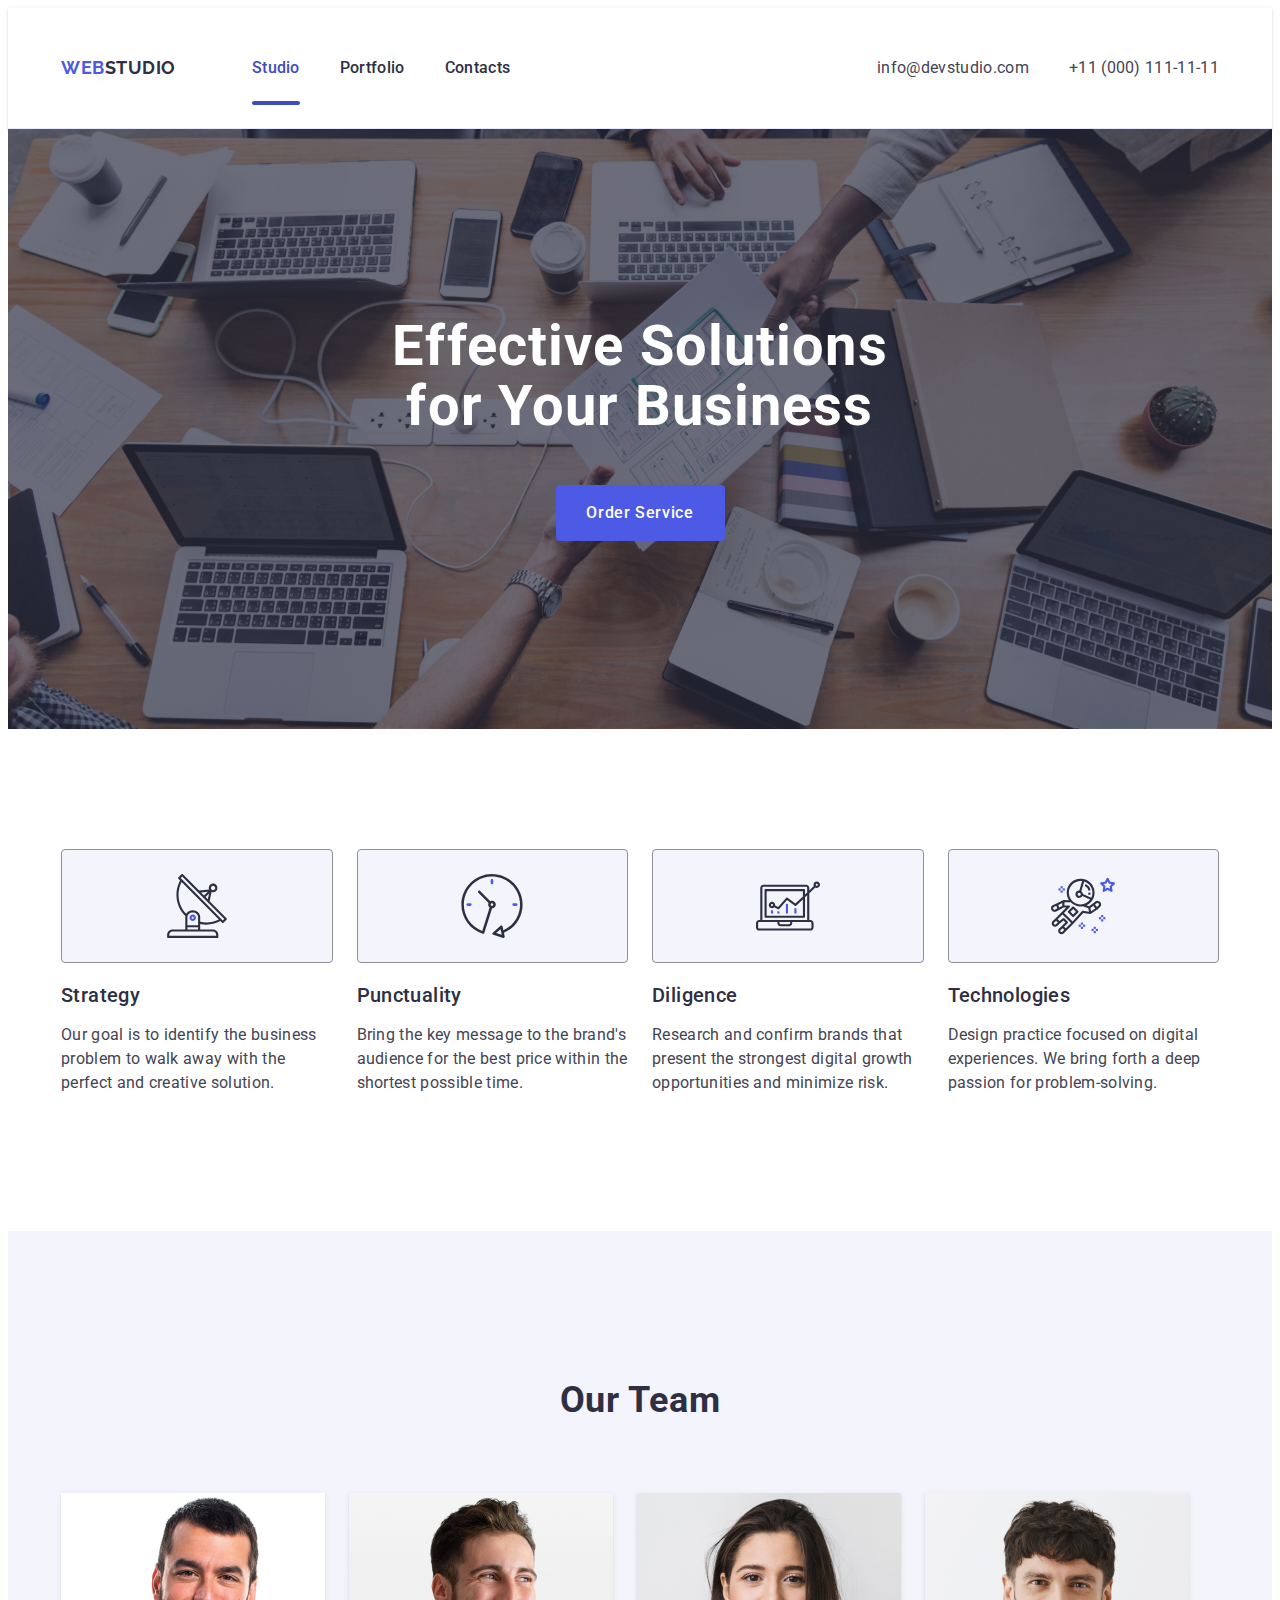
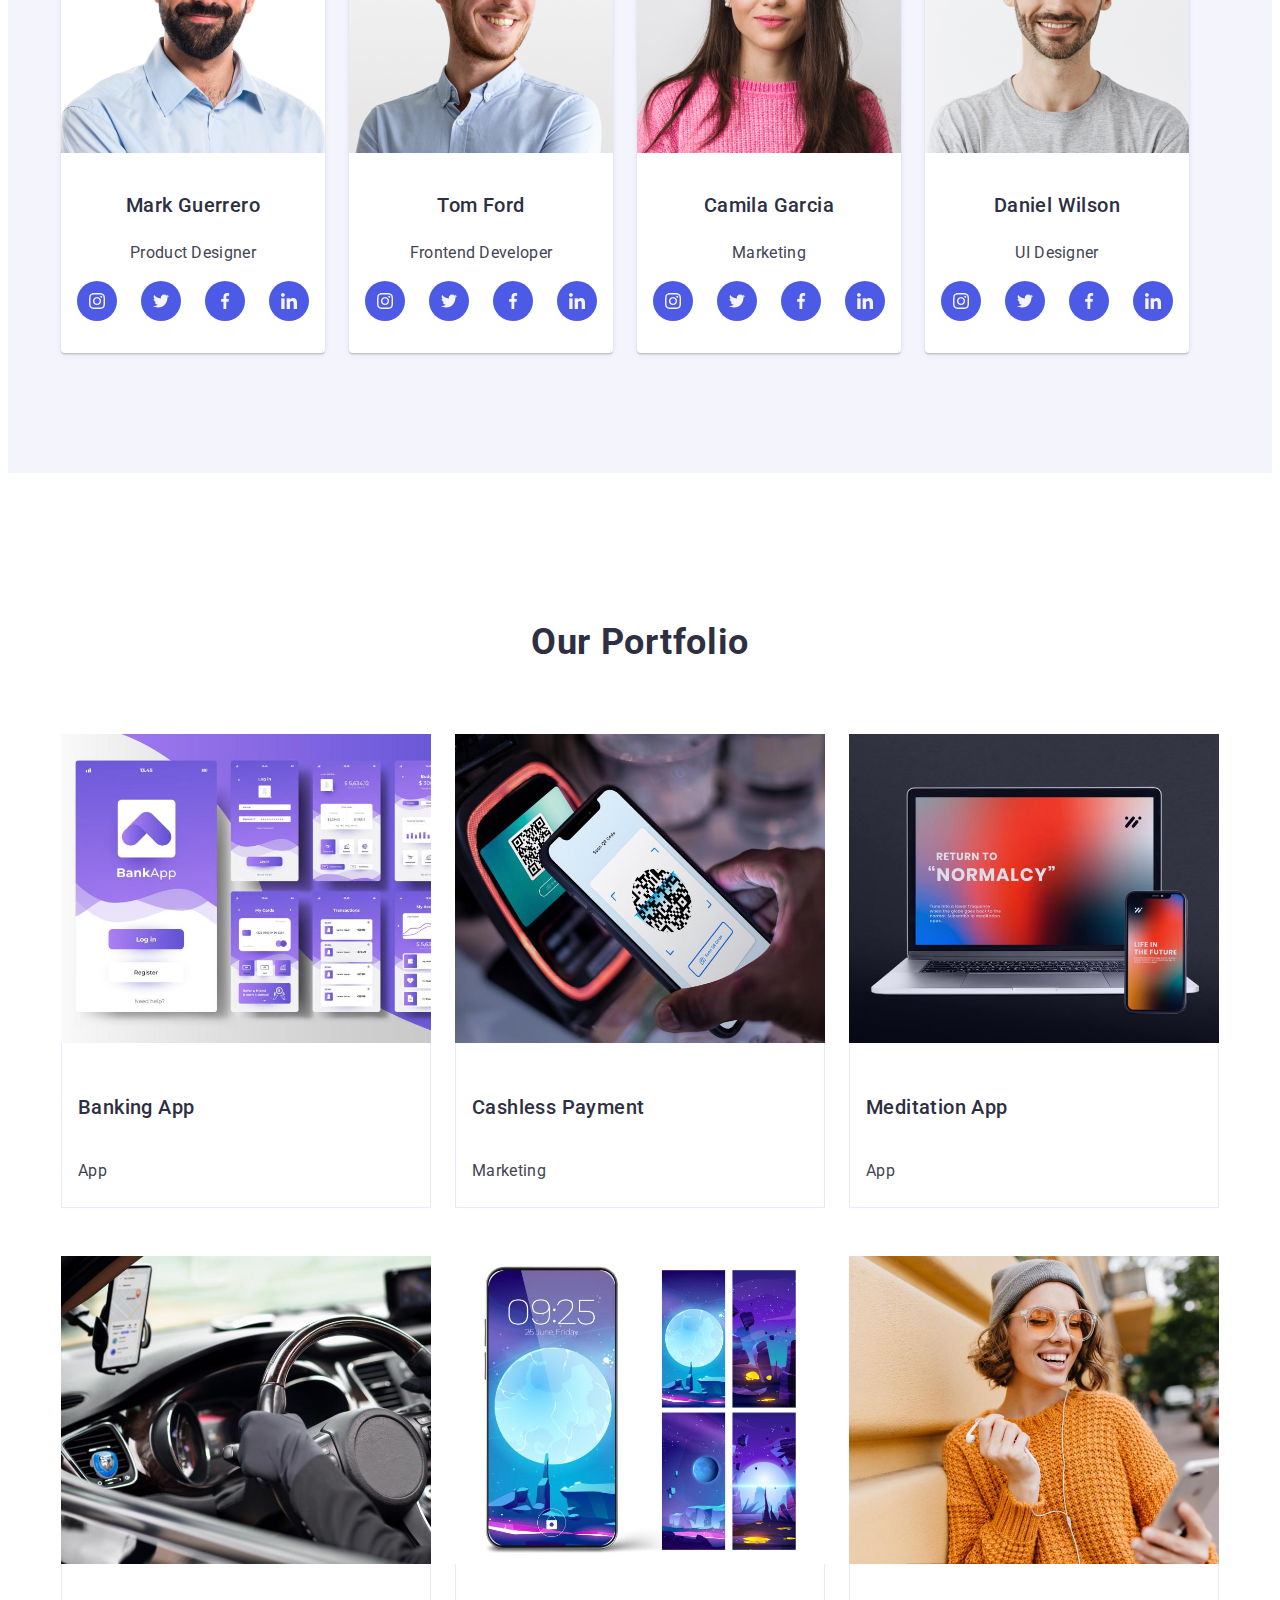
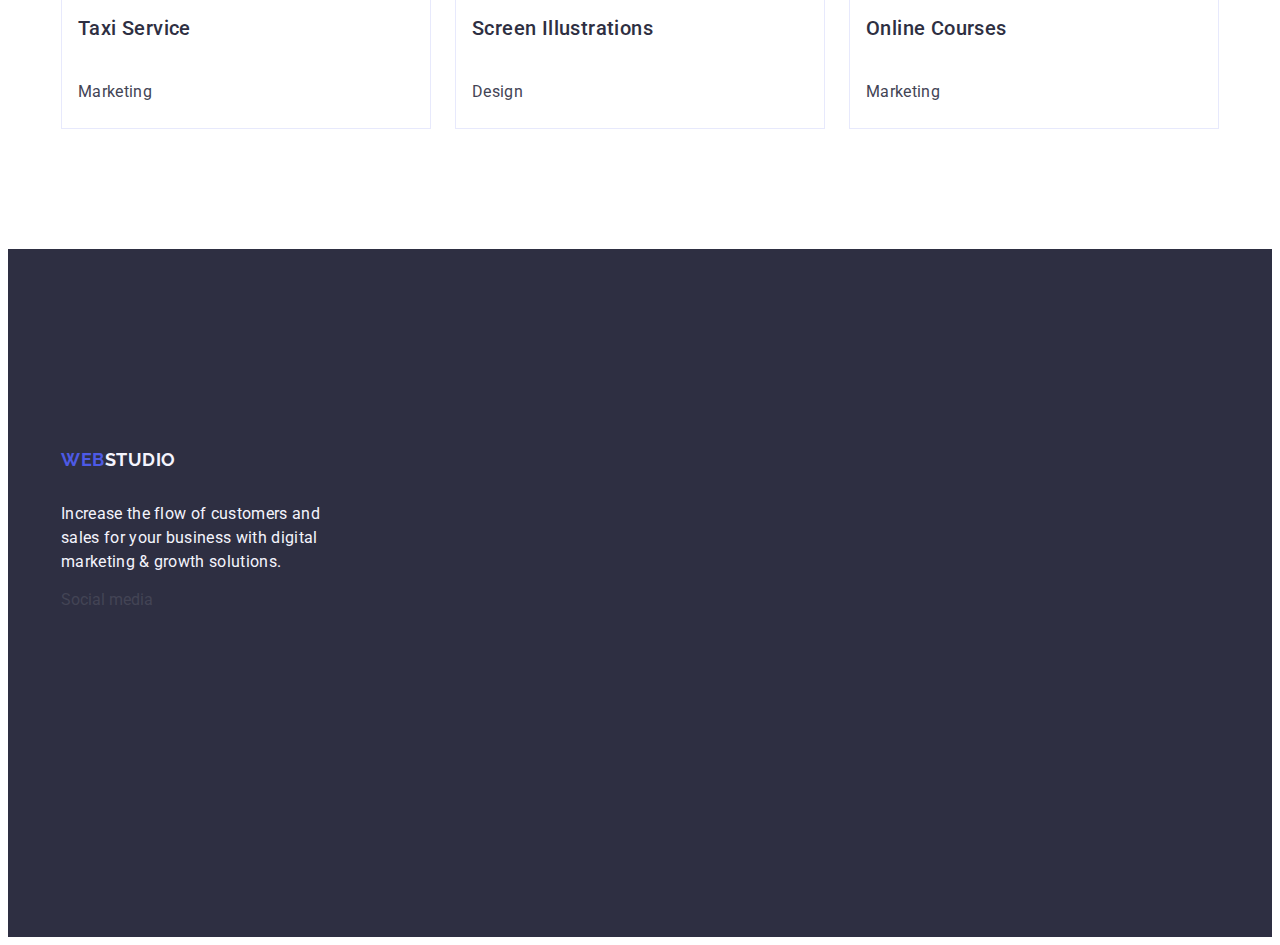
==== index.html @ 2dce93b5 "HW 4" ====
<!DOCTYPE html>
<html lang="en">
<head>
    <meta charset="UTF-8">
    <meta name="viewport" content="width=device-width, initial-scale=1.0">
    <title>WebStudio</title>
    <link rel="stylesheet" href="node_modules/modern-normalize/modern-normalize.css">
    <link rel="preconnect" href="https://fonts.googleapis.com">
    <link rel="preconnect" href="https://fonts.gstatic.com" crossorigin>
    <link href="https://fonts.googleapis.com/css2?family=Raleway:ital,wght@0,100..900;1,100..900&display=swap" rel="stylesheet">
    <link rel="preconnect" href="https://fonts.googleapis.com">
    <link rel="preconnect" href="https://fonts.gstatic.com" crossorigin>
    <link href="https://fonts.googleapis.com/css2?family=Raleway:ital,wght@0,100..900;1,100..900&family=Roboto:ital,wght@0,100;0,300;0,400;0,500;0,700;0,900;1,100;1,300;1,400;1,500;1,700;1,900&display=swap" rel="stylesheet">
    <link rel="stylesheet" href="./css/styles.css">
</head>
<body>
     <header class="header">
        <div class="nav-flex container">
          <nav class="nav">
            <a class="logo" href="./index.html">Web<span class="logo-studio">Studio</span></a>
            <ul class="menu">
                <li><a class="menu-studio" href="./index.html">Studio</a></li>
                <li><a class="menu-li" href="">Portfolio</a></li>
                <li><a class="menu-li" href="">Contacts</a></li>
            </ul>
        </nav>
        <address class="address">
            <ul class="address-ul">
              <li><a class="address-li" href="mailto:info@devstudio.com">info@devstudio.com</a><br></li>
              <li><a class="address-li" href="tel:+110001111111">+11 (000) 111-11-11</a><br></li>
          </ul>
        </address>
      </div>
    </header>

    <main>
        <section class="section-home" id="home">
            <div class="container-h1">
              <h1 class="home-title">Effective Solutions for Your Business</h1>
              <button class="home-button" type="button">Order Service</button>
            </div>
        </section>

        <section class="section-main">
            <div class="container">
              <h2 class="visually-hidden">Main</h2>
                <ul class="main-ul">
                  <li class="main-li">
                    <div class="icon-strategy">
                      <svg class="icon" width="64" height="64"><use href="./images/icons.svg#icon-group"></use></svg>
                    </div>
                    <h3 class="main-title">Strategy</h3>
                    <p class="main-p">Our goal is to identify the business problem to walk away with the perfect and creative solution.</p>
                  </li>
                  <li class="main-li">
                    <div class="icon-strategy">
                      <svg class="icon" width="64" height="64"><use href="./images/icons.svg#icon-clock"></use></svg>
                    </div>
                    <h3 class="main-title">Punctuality</h3>
                    <p class="main-p">Bring the key message to the brand's audience for the best price within the shortest possible time.</p>
                  </li>
                  <li class="main-li">
                    <div class="icon-strategy">
                      <svg class="icon" width="64" height="64"><use href="./images/icons.svg#icon-diagram"></use></svg>
                    </div>
                    <h3 class="main-title">Diligence</h3>
                    <p class="main-p">Research and confirm brands that present the strongest digital growth opportunities and minimize risk.</p>
                  </li>
                  <li class="main-li">
                    <div class="icon-strategy">
                      <svg class="icon" width="64" height="64"><use href="./images/icons.svg#icon-astronaut"></use></svg>
                    </div>
                    <h3 class="main-title">Technologies</h3>
                    <p class="main-p">Design practice focused on digital experiences. We bring forth a deep passion for problem-solving.</p>
                  </li>
                </ul>
            </div>
        </section>

       <section class="section-our-team">
        <div class="container">
          <h2 class="our-team">Our Team</h2>
            <ul class="our-team-ul">
              <li class="our-team-li">
                <img src="./images/Mark_Guerrero.jpg" alt="Mark_Guerrero" width="264">
                  <div class="div-title">
                    <h3 class="our-team-name">Mark Guerrero</h3>
                    <p class="our-team-p">Product Designer</p>
                    <ul class="teamicon-ul">
                      <li class="teamicon-li"><a href="" class="teamicon-a"><svg class="team-svg" width="16" height="16"><use href="./images/icons.svg#icon-instagram"></use></svg></a></li>
                      <li class="teamicon-li"><a href="" class="teamicon-a"><svg class="team-svg" width="16" height="16"><use href="./images/icons.svg#icon-twitter"></use></svg></a></li>
                      <li class="teamicon-li"><a href="" class="teamicon-a"><svg class="team-svg" width="16" height="16"><use href="./images/icons.svg#icon-facebook"></use></svg></a></li>
                      <li class="teamicon-li"><a href="" class="teamicon-a"><svg class="team-svg" width="16" height="16"><use href="./images/icons.svg#icon-linkedin"></use></svg></a></li>
                    </ul>
                  </div>
              </li>
              <li class="our-team-li">
                <img src="./images/Tom_Ford.jpg" alt="Tom Ford" width="264">
                  <div class="div-title">
                    <h3 class="our-team-name">Tom Ford</h3>
                    <p class="our-team-p">Frontend Developer</p>
                    <ul class="teamicon-ul">
                      <li class="teamicon-li"><a href="" class="teamicon-a"><svg class="team-svg" width="16" height="16"><use href="./images/icons.svg#icon-instagram"></use></svg></a></li>
                      <li class="teamicon-li"><a href="" class="teamicon-a"><svg class="team-svg" width="16" height="16"><use href="./images/icons.svg#icon-twitter"></use></svg></a></li>
                      <li class="teamicon-li"><a href="" class="teamicon-a"><svg class="team-svg" width="16" height="16"><use href="./images/icons.svg#icon-facebook"></use></svg></a></li>
                      <li class="teamicon-li"><a href="" class="teamicon-a"><svg class="team-svg" width="16" height="16"><use href="./images/icons.svg#icon-linkedin"></use></svg></a></li>
                    </ul>
                  </div>
              </li>
              <li class="our-team-li">
                <img src="./images/Camila_Garcia.jpg" alt="Camila Garcia" width="264">
                  <div class="div-title">
                    <h3 class="our-team-name">Camila Garcia</h3>
                    <p class="our-team-p">Marketing</p>
                    <ul class="teamicon-ul">
                      <li class="teamicon-li"><a href="" class="teamicon-a"><svg class="team-svg" width="16" height="16"><use href="./images/icons.svg#icon-instagram"></use></svg></a></li>
                      <li class="teamicon-li"><a href="" class="teamicon-a"><svg class="team-svg" width="16" height="16"><use href="./images/icons.svg#icon-twitter"></use></svg></a></li>
                      <li class="teamicon-li"><a href="" class="teamicon-a"><svg class="team-svg" width="16" height="16"><use href="./images/icons.svg#icon-facebook"></use></svg></a></li>
                      <li class="teamicon-li"><a href="" class="teamicon-a"><svg class="team-svg" width="16" height="16"><use href="./images/icons.svg#icon-linkedin"></use></svg></a></li>
                    </ul>
                  </div>
              </li>
              <li class="our-team-li">
                <img src="./images/Daniel_Wilson.jpg" alt="Daniel Wilson" width="264">
                  <div class="div-title">
                    <h3 class="our-team-name">Daniel Wilson</h3>
                    <p class="our-team-p">UI Designer</p>
                    <ul class="teamicon-ul">
                      <li class="teamicon-li"><a href="" class="teamicon-a"><svg class="team-svg" width="16" height="16"><use href="./images/icons.svg#icon-instagram"></use></svg></a></li>
                      <li class="teamicon-li"><a href="" class="teamicon-a"><svg class="team-svg" width="16" height="16"><use href="./images/icons.svg#icon-twitter"></use></svg></a></li>
                      <li class="teamicon-li"><a href="" class="teamicon-a"><svg class="team-svg" width="16" height="16"><use href="./images/icons.svg#icon-facebook"></use></svg></a></li>
                      <li class="teamicon-li"><a href="" class="teamicon-a"><svg class="team-svg" width="16" height="16"><use href="./images/icons.svg#icon-linkedin"></use></svg></a></li>
                    </ul>
                  </div>
              </li>
            </ul>
         </div>
       </section>

       <section class="section-portfolio">
         <div class="container">
          <h2 class="our-portfolio">Our Portfolio</h2>
      
            <ul class="our-portfolio-ul">

              <li class="our-portfolio-li">
                <div class="portfolio-img">
                  <img src="./images/img-1.jpg" alt="img-1">
                  <p class="div-p">14 Stylish and User-Friendly App Design Concepts · Task Manager App · Calorie Tracker App · Exotic Fruit Ecommerce App · Cloud Storage App</p>
                </div>
                <div class="div-title-portfolio">
                  <h3 class="our-portfolio-title">Banking App</h3>
                  <p class="our-portfolio-p">App</p>
                </div>
              </li>

              <li class="our-portfolio-li">
                <div class="portfolio-img">
                  <img src="./images/img-2.jpg" alt="img-2">
                  <p class="div-p">14 Stylish and User-Friendly App Design Concepts · Task Manager App · Calorie Tracker App · Exotic Fruit Ecommerce App · Cloud Storage App</p>
                </div>
                <div class="div-title-portfolio">
                  <h3 class="our-portfolio-title">Cashless Payment</h3>
                  <p class="our-portfolio-p">Marketing</p>
                </div>
              </li>

              <li class="our-portfolio-li">                 
                <div class="portfolio-img">
                  <img src="./images/img-3.jpg" alt="img-3">
                  <p class="div-p">14 Stylish and User-Friendly App Design Concepts · Task Manager App · Calorie Tracker App · Exotic Fruit Ecommerce App · Cloud Storage App</p>
                </div>              
                <div class="div-title-portfolio">
                  <h3 class="our-portfolio-title">Meditation App</h3>
                  <p class="our-portfolio-p">App</p>
                </div>
              </li>
                
              <li class="our-portfolio-li">
                <div class="portfolio-img">
                  <img src="./images/img-4.jpg" alt="img-4">
                  <p class="div-p">14 Stylish and User-Friendly App Design Concepts · Task Manager App · Calorie Tracker App · Exotic Fruit Ecommerce App · Cloud Storage App</p>
                 </div>
                <div class="div-title-portfolio">
                  <h3 class="our-portfolio-title">Taxi Service</h3>
                  <p class="our-portfolio-p">Marketing</p>
                </div>
              </li>
              
              <li class="our-portfolio-li">
                <div class="portfolio-img">
                  <img src="./images/img-5.jpg" alt="img-5">
                  <p class="div-p">14 Stylish and User-Friendly App Design Concepts · Task Manager App · Calorie Tracker App · Exotic Fruit Ecommerce App · Cloud Storage App</p>
                </div>
                <div class="div-title-portfolio">
                  <h3 class="our-portfolio-title">Screen Illustrations</h3>
                  <p class="our-portfolio-p">Design</p>
                </div>
              </li>

              <li class="our-portfolio-li">
                <div class="portfolio-img">
                  <img src="./images/img-6.jpg" alt="img-6">
                  <p class="div-p">14 Stylish and User-Friendly App Design Concepts · Task Manager App · Calorie Tracker App · Exotic Fruit Ecommerce App · Cloud Storage App</p>
                </div>
                <div class="div-title-portfolio">
                  <h3 class="our-portfolio-title">Online Courses</h3>
                  <p class="our-portfolio-p">Marketing</p>
                </div>
              </li>

            </ul>
          </div>
       </section>
    </main>

    <footer class="footer">

        <div class="container footer">
          <div class="content-footer">
            <a class="footer-logo" href="./index.html">Web<span class="footer-logo-studio">Studio</span></a>
            <p class="footer-p">Increase the flow of customers and sales for your business with digital marketing & growth solutions.</p>
          </div>

          <div class="social-media-container">
            <p class="social-media-text">Social media</p>
            <ul class="social-media-list">
                <li class="social-item">
                    <a class="social-link" href="#">
                        <svg width="24" height="24" class="social-icon">
                            <use href="./images/icon1.svg#icon-id-1"></use>
                        </svg>
                    </a>
                </li>
                <li class="social-item">
                    <a class="social-link" href="#">
                        <svg width="24" height="24" class="social-icon">
                            <use href="./images/icon2.svg#icon-id-2"></use>
                        </svg>
                    </a>
                </li>
                <li class="social-item">
                    <a class="social-link" href="#">
                        <svg width="24" height="24" class="social-icon">
                            <use href="./images/icon3.svg#icon-id-3"></use>
                        </svg>
                    </a>
                </li>
                <li class="social-item">
                    <a class="social-link" href="#">
                        <svg width="24" height="24" class="social-icon">
                            <use href="./images/icon4.svg#icon-id-4"></use>
                        </svg>
                    </a>
                </li>
            </ul>
          </div>
          
        </div>  
      </div>
    </footer>
</body>
</html>
---- css/styles.css ----
body {
    font-family: 'Roboto', sans-serif;
    color: #434455;
    background-color: #FFFFFF;
}

a {
    text-decoration: none;
}

ul {
    list-style: none;
    padding-left: 0;
    margin: 0;
}

img {
    display: block;
}

/* ----Logo---- */

.logo {
    font-family: "Raleway", sans-serif;
    font-weight: 700;
    font-size: 18px;
    line-height: 1.17;
    letter-spacing: 0.03em;
    text-transform: uppercase;
    color: #4d5ae5;
    margin-right: 76px;
}

.logo-studio {
    color: #2e2f42;
}

/* ----Nav---- */

.header {
    border-bottom: 1px solid #e7e9fc;
    margin: 0 auto;
    padding: 0 15px;
    box-shadow: 0px 2px 1px rgba(46, 47, 66, 0.08), 0px 1px 1px rgba(46, 47, 66, 0.16), 0px 1px 6px rgba(46, 47, 66, 0.08);
}

.nav-flex {
    display: flex;
    align-items: center;
}

.container {
    width: 1158px;
    margin: 0 auto;
    padding: 0 15px;
}

.container-h1 {
    width: 1158px;
    padding: 0 15px;
    text-align: center;
    margin: 0 auto;
}

.nav {
    display: flex;
    align-items: center;
    padding: 24px 0 24px 0;
    margin-right: auto;
}

.menu {
    display: flex;
    gap: 40px;
}

.menu-li {
    font-weight: 500;
    font-size: 16px;
    line-height: 1.5;
    letter-spacing: 0.02em;
    color: #2e2f42;
    padding: 24px 0;
    display: block;
    position: relative;
}

.menu-studio {
    font-weight: 500;
    font-size: 16px;
    line-height: 1.5;
    letter-spacing: 0.02em;
    padding: 24px 0;
    display: block;
    position: relative;
    color: #404bbf;
    transition: color 250ms cubic-bezier(0.4, 0, 0.2, 1);
}

.menu-studio::after {
    content: '';
    width: 100%;
    position: absolute;
    left: 0;
    bottom: -1px;
    height: 4px;
    background-color: #404bbf;
    border-radius: 2px;

}

.nav:hover {
    color: #404bbf;
}

.nav:focus {
    color: #404bbf;
}

/* ----Address---- */

.address {
    font-style: normal;
    padding: 24px 0 24px 0;
}

.address-ul {
    display: flex;
    gap: 40px;
}

.address-li {
    font-size: 16px;
    font-style: normal;
    line-height: 1.5;
    letter-spacing: 0.02em;
    color: #434455;
    color 250ms cubic-bezier(0.4, 0, 0.2, 1);
    transition: color 250ms cubic-bezier(0.4, 0, 0.2, 1);
}

.address-li:hover {
    color: #404bbf;
}

.address-li:focus {
    color: #404bbf;
}

/* ----Home---- */

.section-home {
    background-color: #2e2f42;
    padding: 188px 0;
    background-image: linear-gradient(rgba(46, 47, 66, 0.7), rgba(46, 47, 66, 0.7)), url(../images/people-office.jpg);
    max-width: 1440px;
    background-repeat: no-repeat;
    background-position: center;
    background-size: cover;
    margin: 0 auto;
}


.home-title {
    font-size: 56px;
    line-height: 1.07;
    letter-spacing: 0.02em;
    color: #fff;
    max-width: 496px;
    margin: 0 auto;
    margin-bottom: 48px;
}


.home-button {
    background-color: #4D5AE5;
    font-family: "Roboto", sans-serif;
    font-weight: 500;
    font-size: 16px;
    line-height: 1.5;
    letter-spacing: 0.04em;
    color: #ffffff;
    cursor: pointer;
    min-width: 169px;
    height: 56px;
    border: none;
    background-color: var(--button-color);
    border-radius: 4px;
    transition: background-color 250ms cubic-bezier(0.4, 0, 0.2, 1);
}

.home-button:hover {
    background-color: #404BBF;
}

.home-button:focus {
    background-color: #404BBF;
}

/* ----Main---- */

.section-main {
    padding: 120px 0;
}

.visually-hidden {
    position: absolute;
    width: 1px;
    height: 1px;
    margin: -1px;
    border: 0;
    padding: 0;
    white-space: nowrap;
    clip-path: inset(100%);
    clip: rect(0 0 0 0);
    overflow: hidden;
}

.main-ul {
    display: flex;
    gap: 24px;
}

.main-li {
    width: calc((100% - 72px) / 4);
}

.icon {}

.icon-strategy {
    display: flex;
    align-items: center;
    justify-content: center;
    height: 112px;
    background-color: #f4f4fd;
    border-radius: 4px;
    border: 1px solid #8e8f99;
    margin-bottom: 8px;
}

.main-title {
    font-weight: 500;
    font-size: 20px;
    line-height: 1.2;
    letter-spacing: 0.02em;
    color: #2e2f42;
    margin-bottom: 8px;
}

.main-p {
    font-size: 16px;
    line-height: 1.5;
    letter-spacing: 0.02em;
    color: #434455;
}

/* ----Our Team---- */

.section-our-team {
    background-color: #F4F4FD;
    padding: 120px 0;
}

.our-team {
    font-size: 36px;
    line-height: 1.11;
    text-align: center;
    letter-spacing: 0.02em;
    text-transform: capitalize;
    color: #2e2f42;
    margin-bottom: 72px;
}

.our-team-ul {
    display: flex;
    gap: 24px;
}

.our-team-li {
    background-color: #FFFFFF;
    box-shadow: 0px 1px 6px rgba(46, 47, 66, 0.08), 0px 1px 1px rgba(46, 47, 66, 0.16), 0px 2px 1px rgba(46, 47, 66, 0.08);
    border-radius: 0px 0px 4px 4px;
}

.div-title {
    padding: 32px 0;
}

.teamicon-ul {
    display: flex;
    justify-content: center;
    gap: 24px;
}

.teamicon-li {
    width: 40px;
    height: 40px;
}

.teamicon-a {
    width: 100%;
    height: 100%;
    background-color: #4d5ae5;
    border-radius: 50%;
    display: flex;
    align-items: center;
    justify-content: center;
    transition: background-color 250ms cubic-bezier(0.4, 0, 0.2, 1);
}

.teamicon-a:hover {
    background-color: #404bbf;
}

.teamicon-a:focus {
    background-color: #404bbf;
}

.team-svg {
    fill: #f4f4fd;
}

.our-team-name {
    font-weight: 500;
    font-size: 20px;
    line-height: 1.2;
    letter-spacing: 0.02em;
    color: #2e2f42;
    text-align: center;
    margin: 0 auto;
    padding: 8px;
}

.our-team-p {
    font-size: 16px;
    line-height: 1.5;
    letter-spacing: 0.02em;
    color: #434455;
    text-align: center;
}

/* ----Our Portfolio---- */

.section-portfolio {
    padding-top: 120px;
    padding-bottom: 120px;
}

.our-portfolio {
    font-size: 36px;
    line-height: 1.11;
    text-align: center;
    letter-spacing: 0.02em;
    text-transform: capitalize;
    color: #2e2f42;
    margin-bottom: 72px;
}

.our-portfolio-ul {
    display: flex;
    flex-wrap: wrap;
    column-gap: 24px;
    row-gap: 48px;
}

.our-portfolio-li {
    width: calc((100% - 48px) / 3);
    box-sizing: border-box;
    transition: box-shadow 250ms cubic-bezier(0.4, 0, 0.2, 1);
}

.our-portfolio-li:hover {
    box-shadow: 0px 1px 6px rgba(46, 47, 66, 0.08), 0px 1px 1px rgba(46, 47, 66, 0.16), 0px 2px 1px rgba(46, 47, 66, 0.08);
}

.our-portfolio-li:hover .div-p {
    transform: translateY(0%);
}

.our-portfolio-li img {
    max-width: 100%;
    height: auto;
}

.portfolio-img {
    position: relative;
    overflow: hidden;
}

.div-p {
    position: absolute;
    top: 0;
    font-size: 16px;
    line-height: 1.5;
    letter-spacing: 0.02em;
    color: var(--div-color);
    padding: 40px 32px;
    background-color: #4d5ae5;
    height: 100%;
    width: 100%;
    transform: translateY(100%);
    transition: transform 250ms cubic-bezier(0.4, 0, 0.2, 1);
}

.div-title-portfolio {
    padding: 32px 16px;
    border: 1px solid #e7e9fc;
    border-top: none;
}

.our-portfolio-title {
    font-weight: 500;
    font-size: 20px;
    line-height: 1.2;
    letter-spacing: 0.02em;
    color: #2e2f42;
    margin-bottom: 8px;
}

.our-portfolio-p {
    font-size: 16px;
    line-height: 1.5;
    letter-spacing: 0.02em;
    color: #434455;
    transform: translateY(100%);
}

/* ----Footer---- */

.footer {
    background-color: #2e2f42;
    padding: 100px 0;
}

.container .footer {
    display: flex;
    align-items: baseline;
}

.content-footer {
    margin-right: 120px;
}

.footer-logo {
    font-family: "Raleway", sans-serif;
    font-weight: 700;
    font-size: 18px;
    line-height: 1.17;
    letter-spacing: 0.03em;
    text-transform: uppercase;
    color: #4d5ae5;
    display: inline-block;
    margin-bottom: 16px;
}

.footer-logo-studio {
    color: #f4f4fd;
}

:root {
    --footer-color: #F4F4FD;
    --button-color: #4d5ae5;
    --div-color: #f4f4fd;
}

.div-footer {}

.footer-p {
    line-height: 1.5;
    letter-spacing: 0.02em;
    color: var(--footer-color);
    max-width: 264px;
}
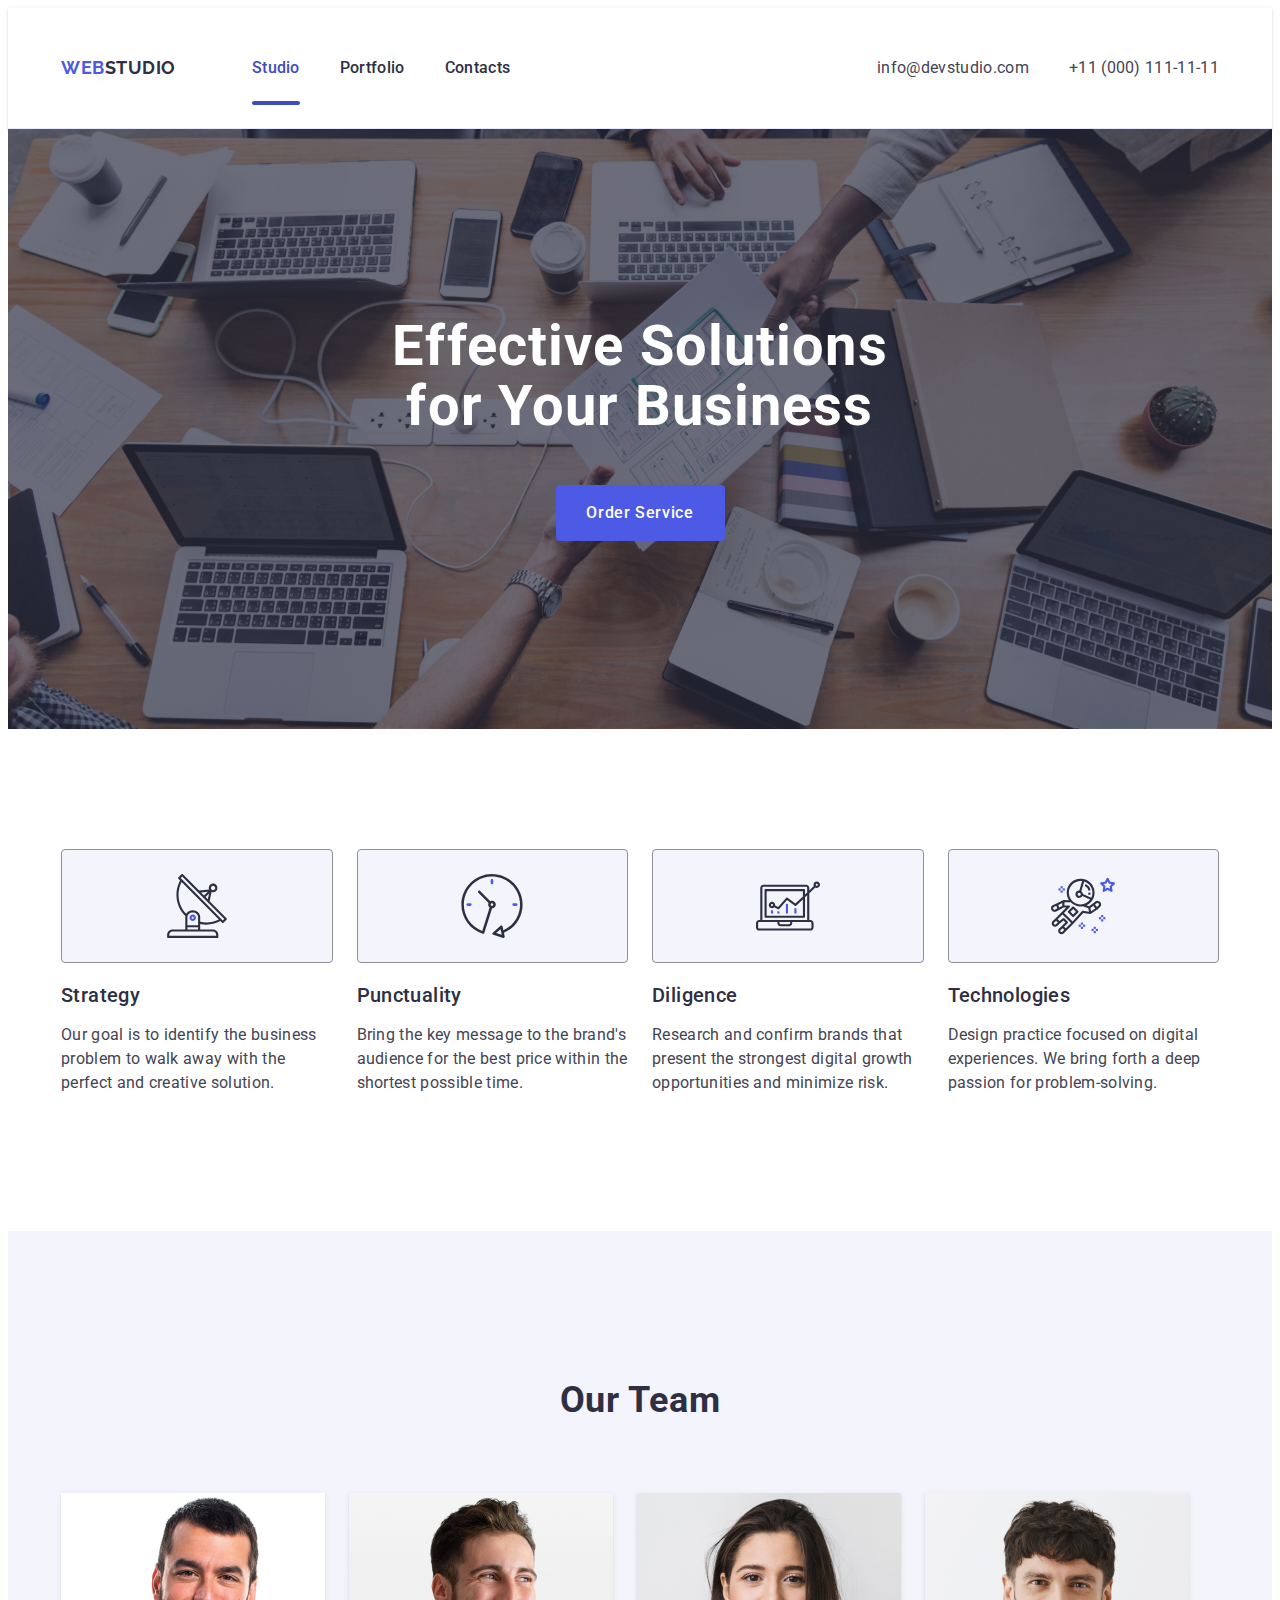
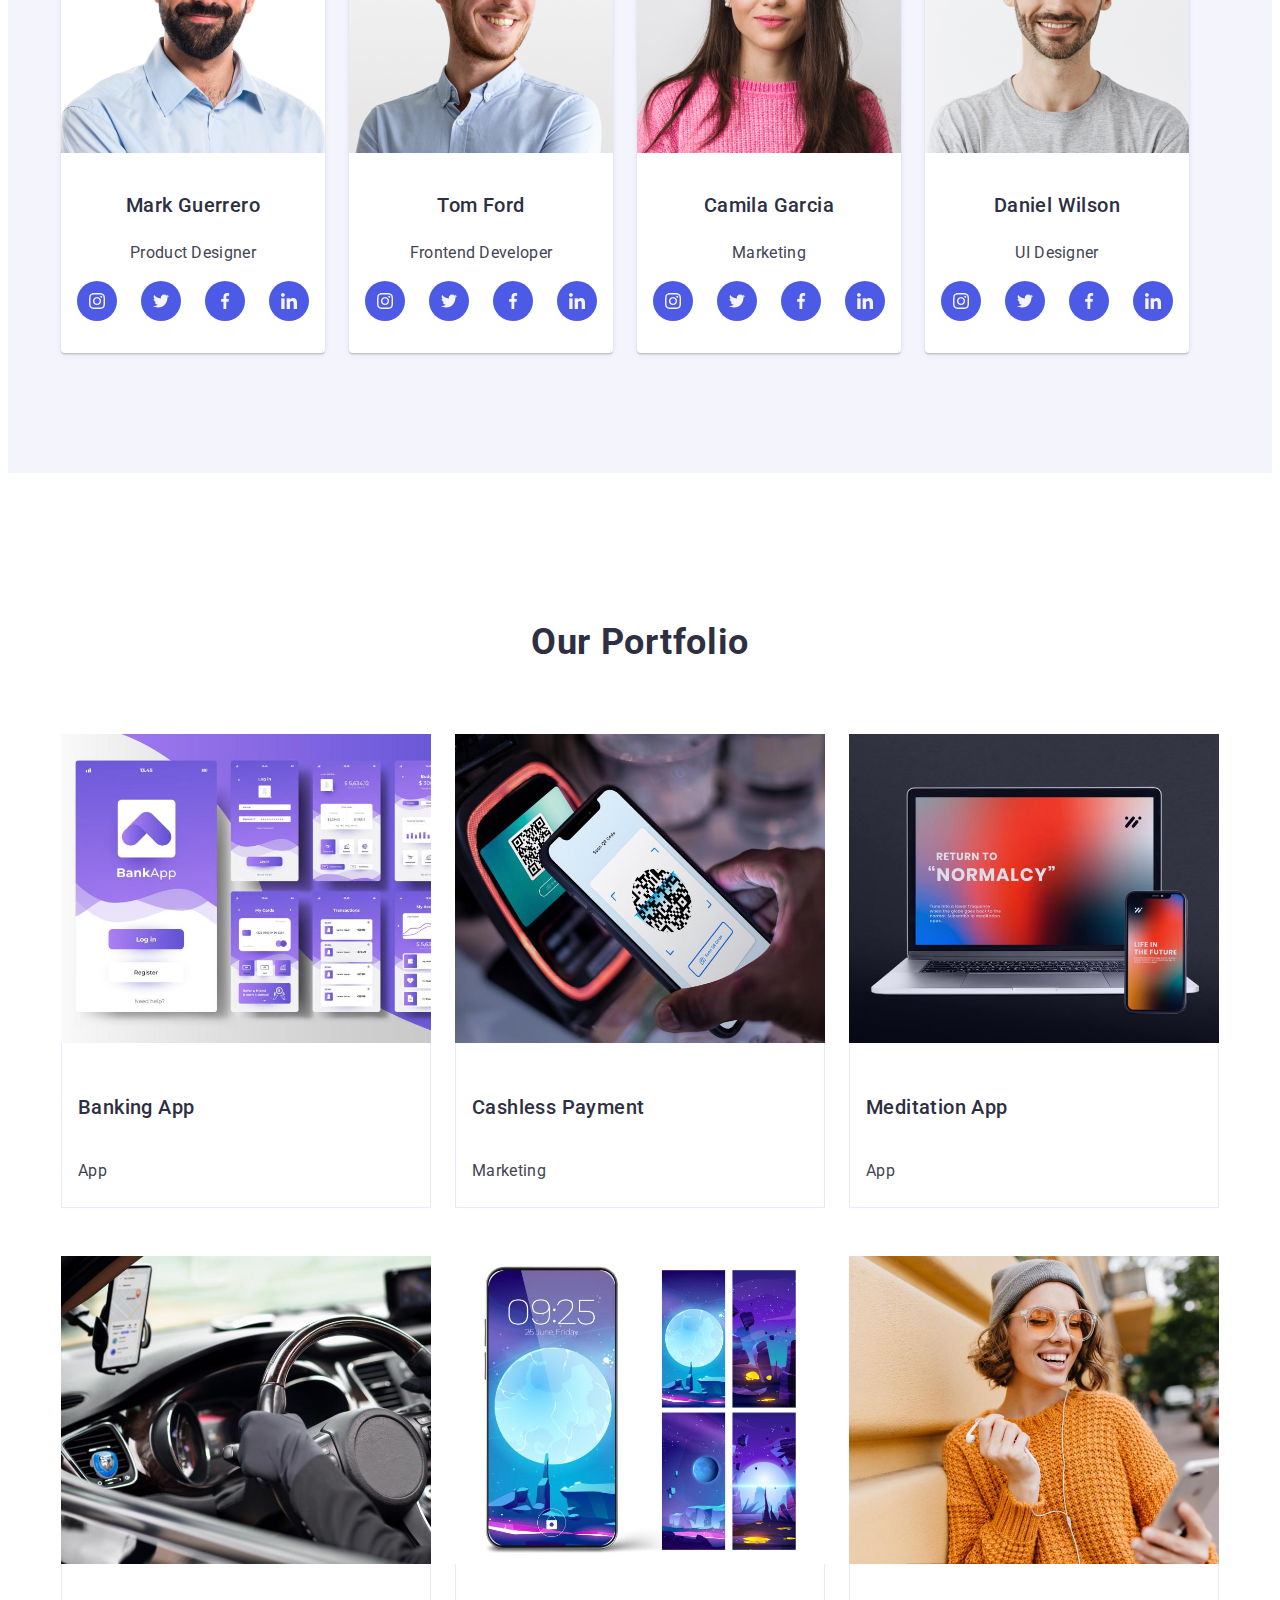
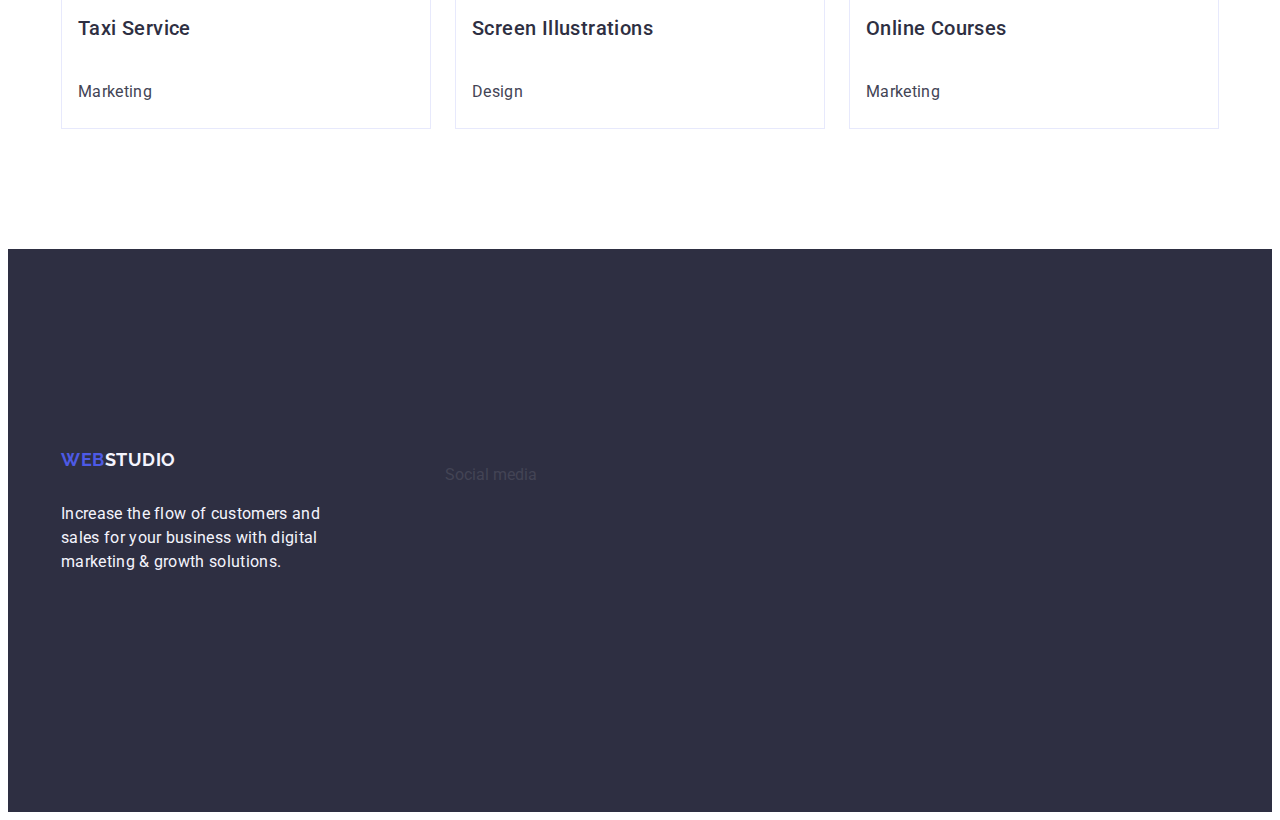
==== commit 01aa9c4a: "HW 4" ====
--- a/index.html
+++ b/index.html
@@ -215,8 +215,10 @@
     </main>
 
     <footer class="footer">
-
-        <div class="container footer">
+      <div class="container footer">
+
+        <div class="footer-content">
+          
           <div class="content-footer">
             <a class="footer-logo" href="./index.html">Web<span class="footer-logo-studio">Studio</span></a>
             <p class="footer-p">Increase the flow of customers and sales for your business with digital marketing & growth solutions.</p>
@@ -255,8 +257,8 @@
                 </li>
             </ul>
           </div>
-          
-        </div>  
+
+        </div> 
       </div>
     </footer>
 </body>
--- a/css/styles.css
+++ b/css/styles.css
@@ -432,6 +432,10 @@
     padding: 100px 0;
 }
 
+.footer-content {
+    display: flex;
+}
+
 .container .footer {
     display: flex;
     align-items: baseline;
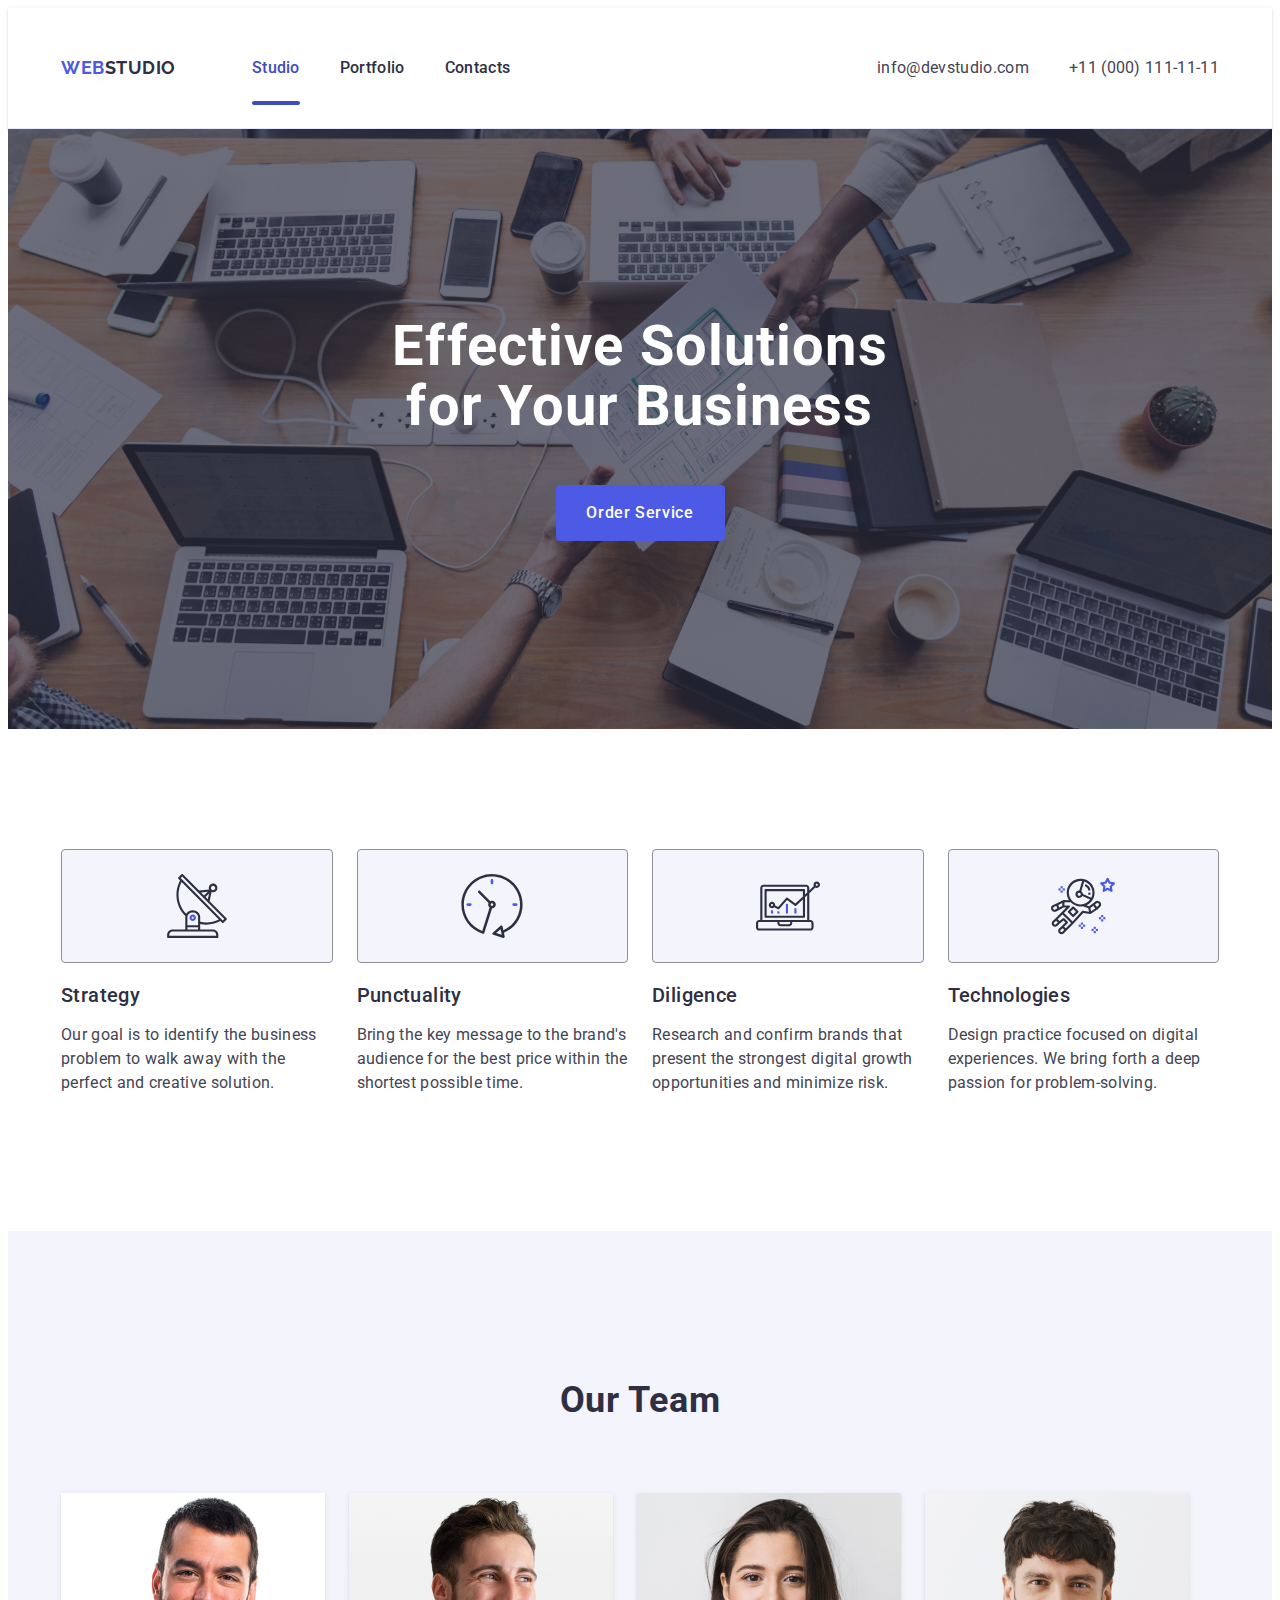
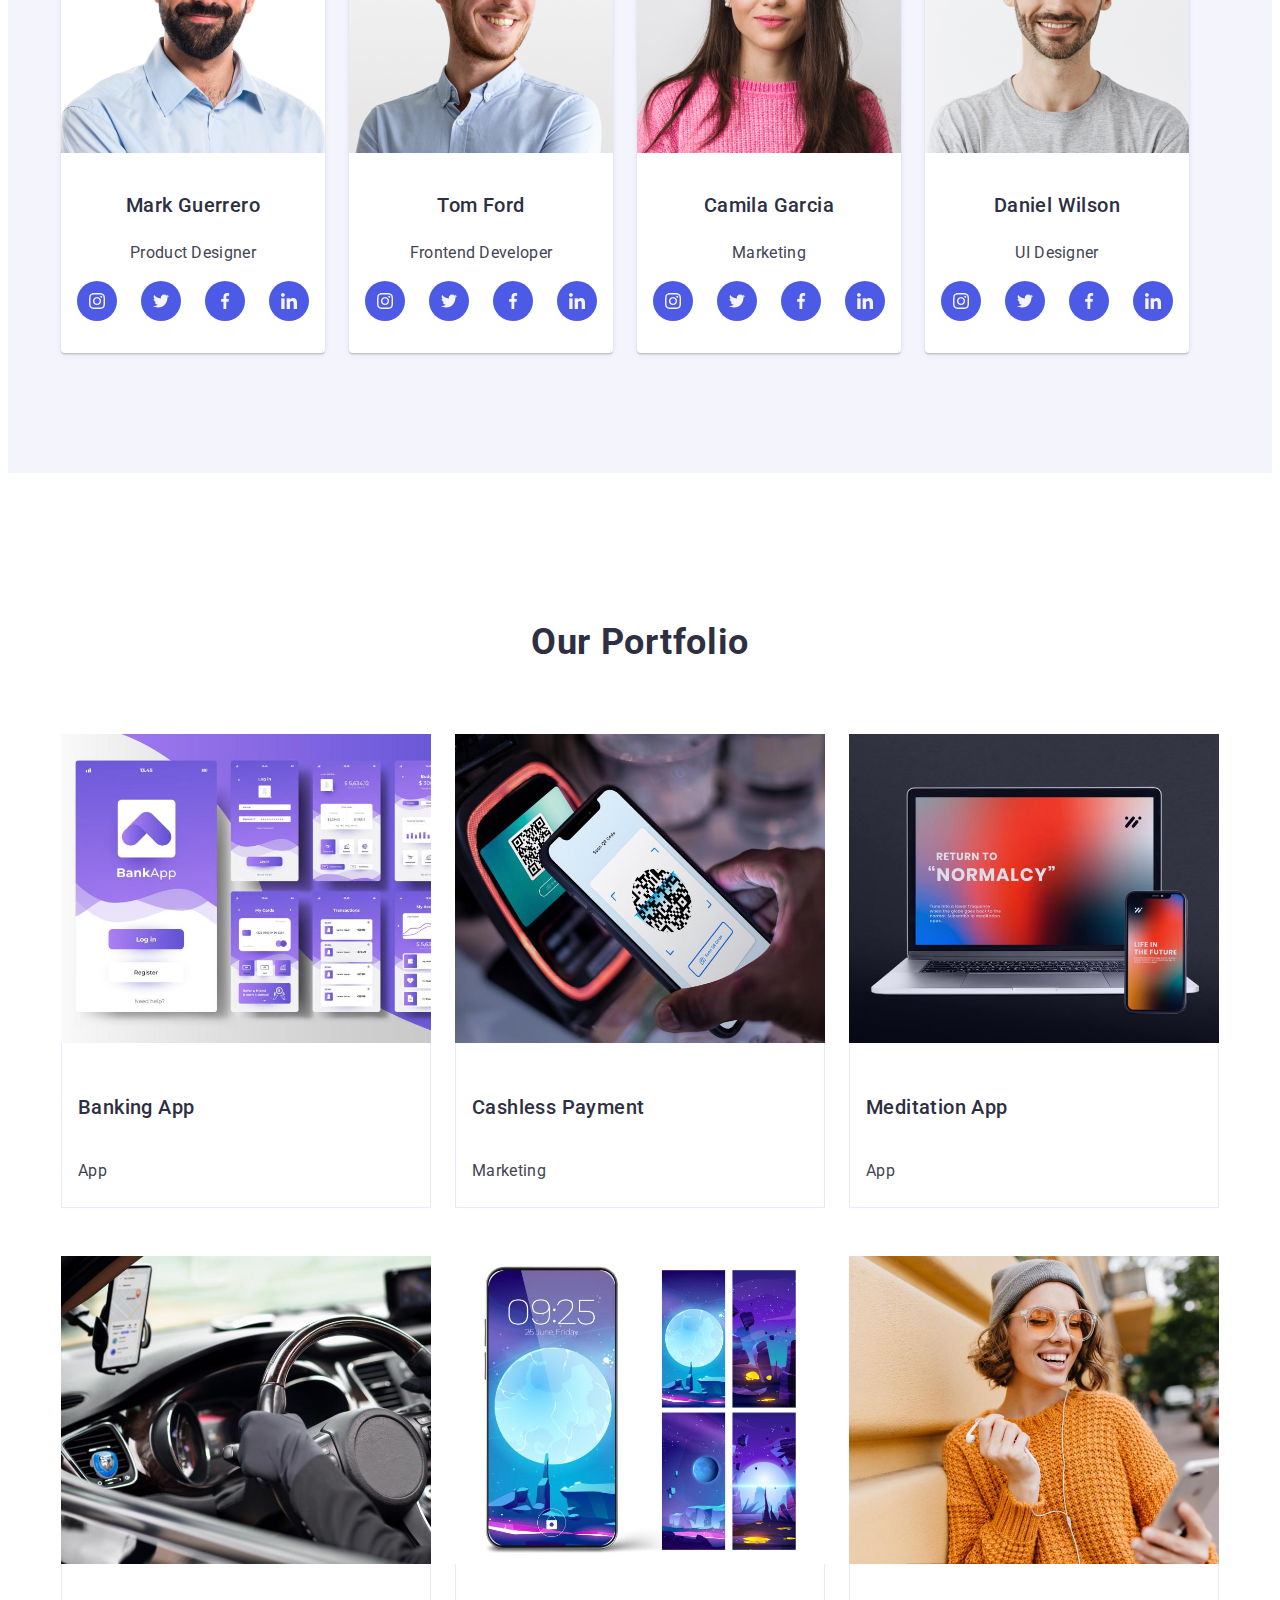
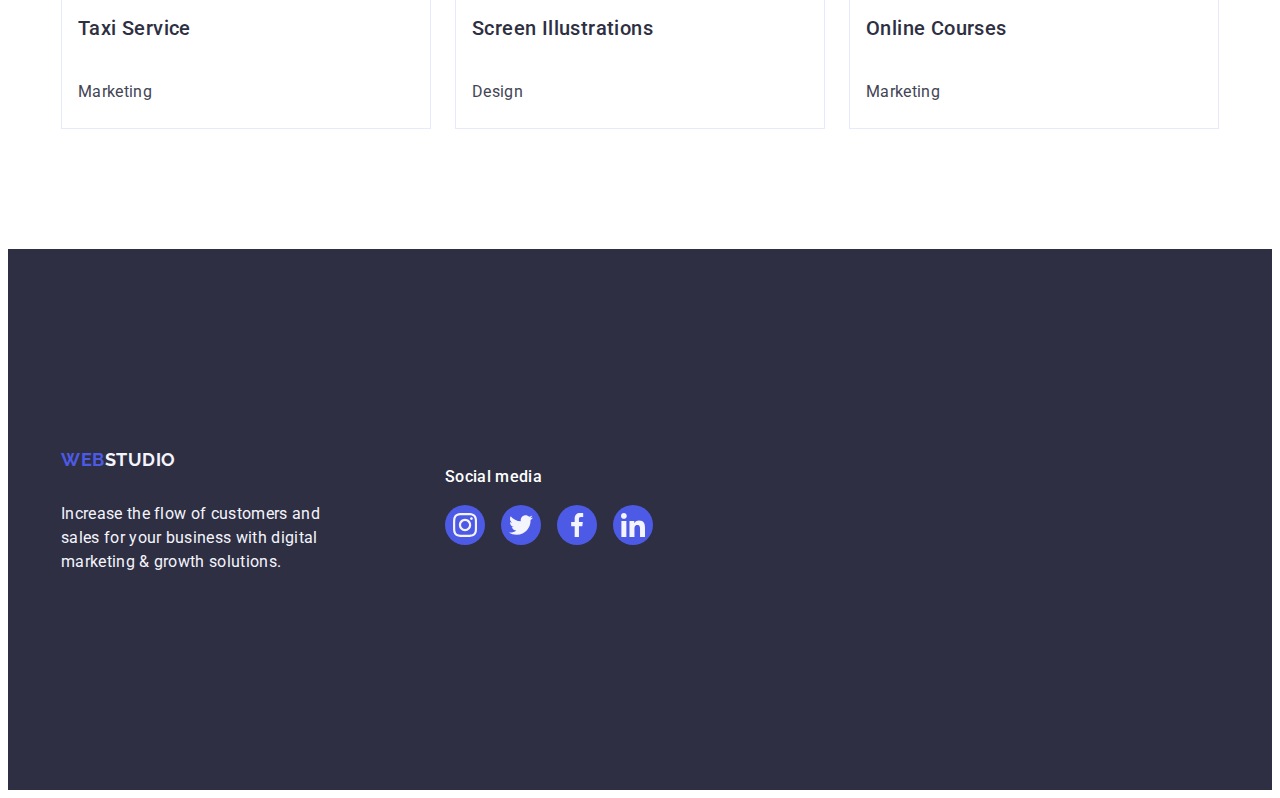
==== commit 28e659eb: "HW 4" ====
--- a/index.html
+++ b/index.html
@@ -218,7 +218,7 @@
       <div class="container footer">
 
         <div class="footer-content">
-          
+
           <div class="content-footer">
             <a class="footer-logo" href="./index.html">Web<span class="footer-logo-studio">Studio</span></a>
             <p class="footer-p">Increase the flow of customers and sales for your business with digital marketing & growth solutions.</p>
@@ -230,28 +230,28 @@
                 <li class="social-item">
                     <a class="social-link" href="#">
                         <svg width="24" height="24" class="social-icon">
-                            <use href="./images/icon1.svg#icon-id-1"></use>
-                        </svg>
-                    </a>
-                </li>
-                <li class="social-item">
-                    <a class="social-link" href="#">
-                        <svg width="24" height="24" class="social-icon">
-                            <use href="./images/icon2.svg#icon-id-2"></use>
-                        </svg>
-                    </a>
-                </li>
-                <li class="social-item">
-                    <a class="social-link" href="#">
-                        <svg width="24" height="24" class="social-icon">
-                            <use href="./images/icon3.svg#icon-id-3"></use>
-                        </svg>
-                    </a>
-                </li>
-                <li class="social-item">
-                    <a class="social-link" href="#">
-                        <svg width="24" height="24" class="social-icon">
-                            <use href="./images/icon4.svg#icon-id-4"></use>
+                            <use href="./images/icons.svg#icon-instagram"></use>
+                        </svg>
+                    </a>
+                </li>
+                <li class="social-item">
+                    <a class="social-link" href="#">
+                        <svg width="24" height="24" class="social-icon">
+                            <use href="./images/icons.svg#icon-twitter"></use>
+                        </svg>
+                    </a>
+                </li>
+                <li class="social-item">
+                    <a class="social-link" href="#">
+                        <svg width="24" height="24" class="social-icon">
+                            <use href="./images/icons.svg#icon-facebook"></use>
+                        </svg>
+                    </a>
+                </li>
+                <li class="social-item">
+                    <a class="social-link" href="#">
+                        <svg width="24" height="24" class="social-icon">
+                            <use href="./images/icons.svg#icon-linkedin"></use>
                         </svg>
                     </a>
                 </li>
--- a/css/styles.css
+++ b/css/styles.css
@@ -461,13 +461,53 @@
     color: #f4f4fd;
 }
 
+.social-media-text {
+    font-weight: 500;
+    font-size: 16px;
+    line-height: 1.5;
+    letter-spacing: 0.02em;
+    color: var(--text-color);
+    margin-bottom: 16px;
+}
+
+.social-media-list {
+    display: flex;
+    gap: 16px;
+}
+
+.social-item {
+    width: 40px;
+    height: 40px;
+}
+
+.social-link {
+    display: flex;
+    width: 100%;
+    height: 100%;
+    background-color: var(--background-color, #4d5ae5);
+    border-radius: 50%;
+    align-items: center;
+    justify-content: center;
+    transition: background-color 250ms cubic-bezier(0.4, 0, 0.2, 1)
+}
+
+.social-icon {
+    fill: var(--icon-color);
+}
+
+.social-link:hover,
+.social-link:focus {
+    background-color: #31d0aa;
+}
+
 :root {
     --footer-color: #F4F4FD;
     --button-color: #4d5ae5;
     --div-color: #f4f4fd;
-}
-
-.div-footer {}
+    --text-color: #FFFFFF;
+    --icon-color: #f4f4fd;
+}
+
 
 .footer-p {
     line-height: 1.5;
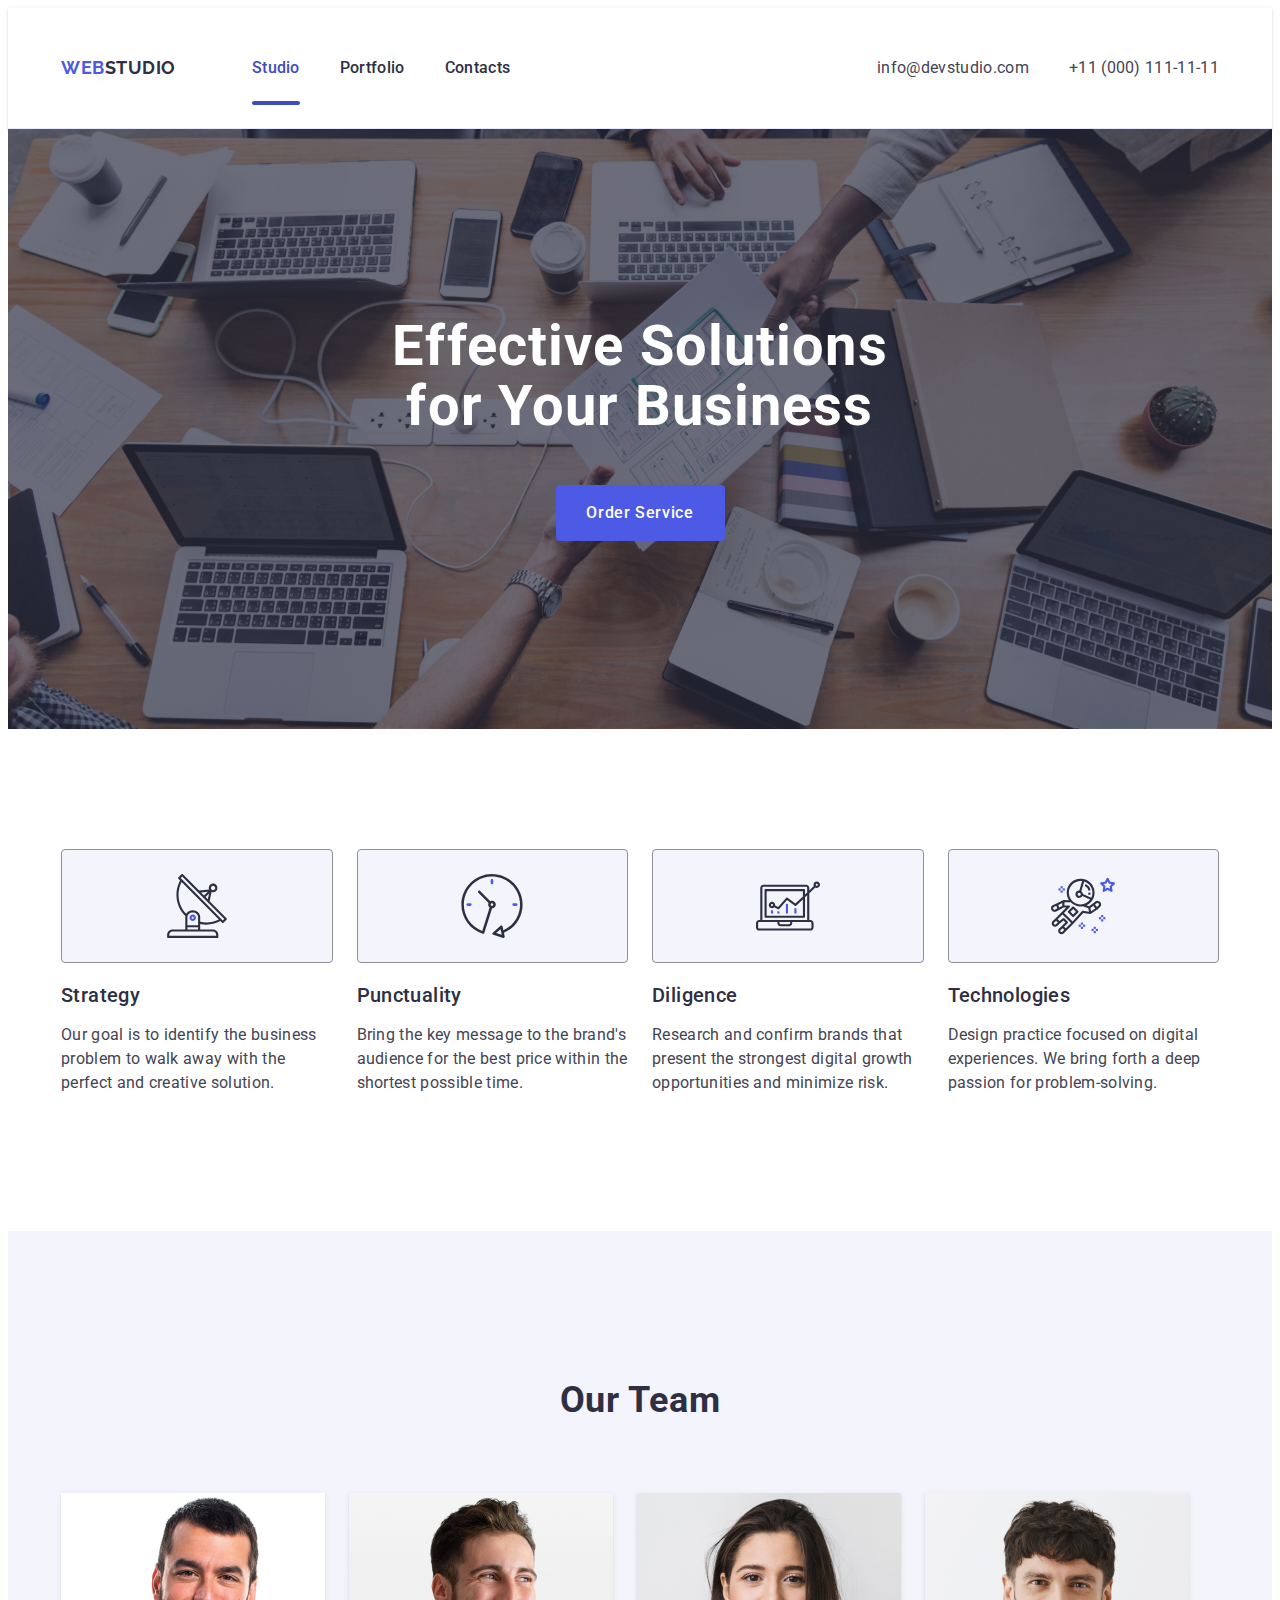
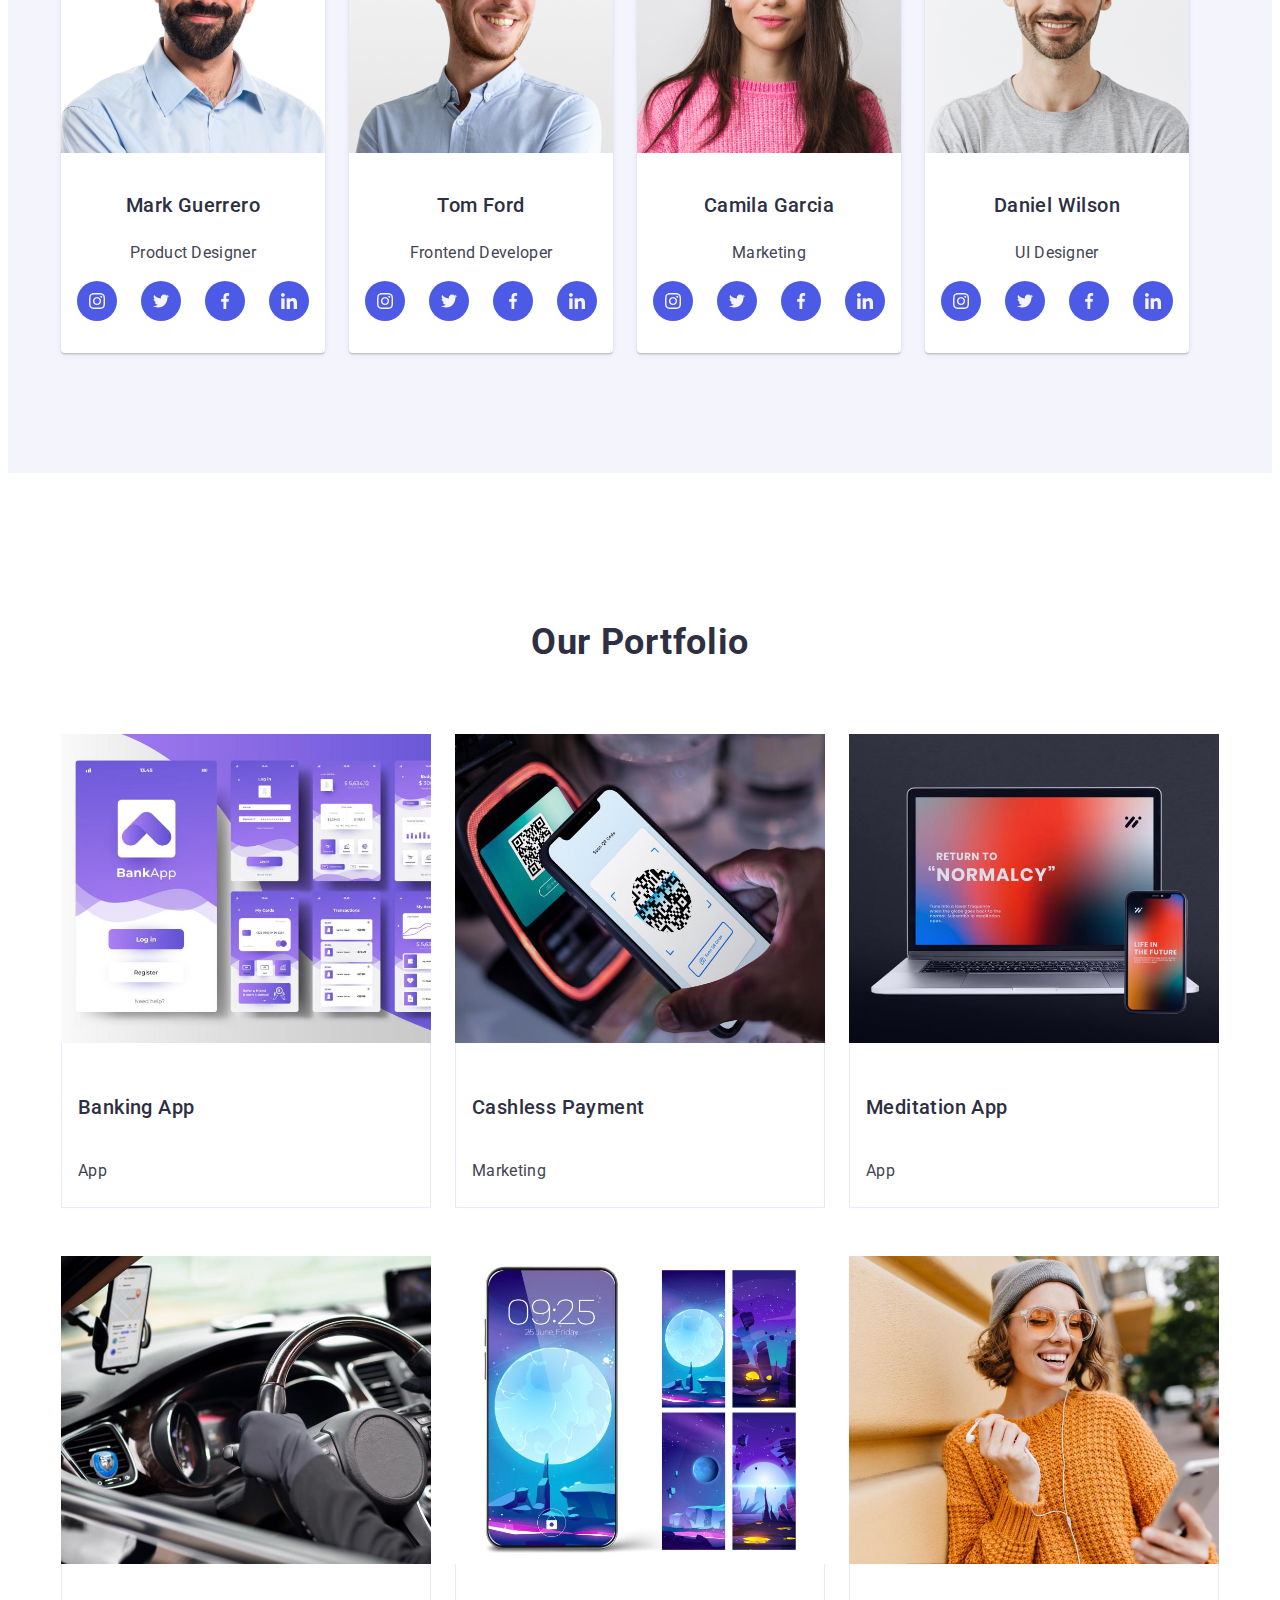
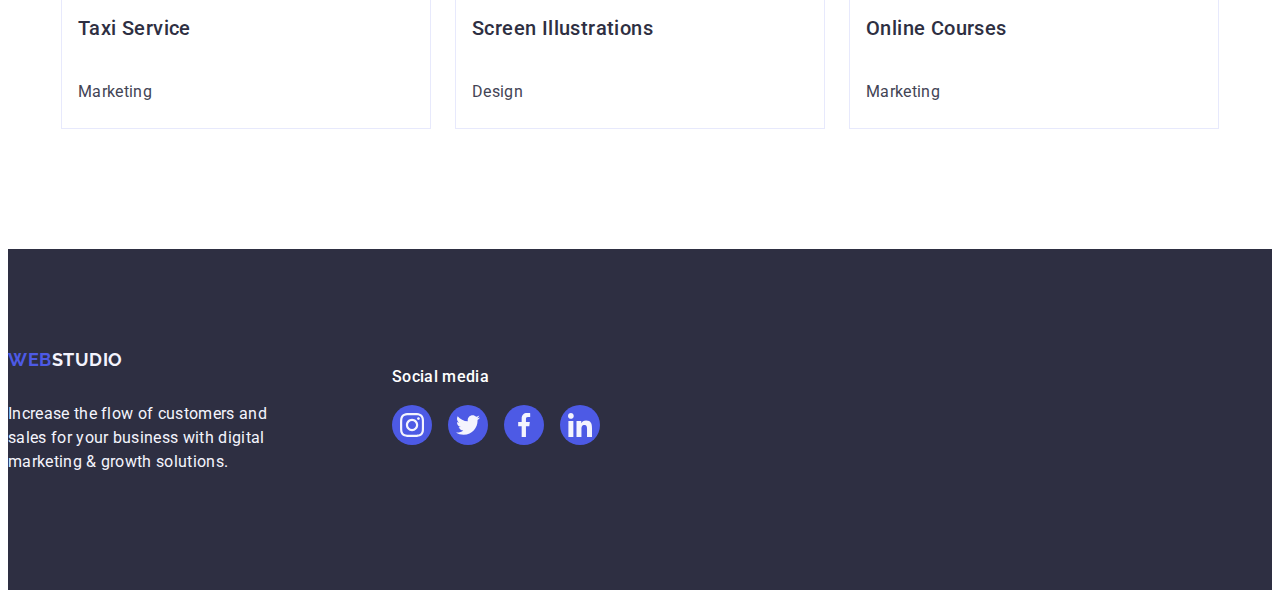
==== commit 41fc1369: "HW 4" ====
--- a/index.html
+++ b/index.html
@@ -215,7 +215,7 @@
     </main>
 
     <footer class="footer">
-      <div class="container footer">
+     
 
         <div class="footer-content">
 
--- a/css/styles.css
+++ b/css/styles.css
@@ -457,6 +457,13 @@
     margin-bottom: 16px;
 }
 
+.footer-p {
+    line-height: 1.5;
+    letter-spacing: 0.02em;
+    color: var(--footer-color);
+    max-width: 264px;
+}
+
 .footer-logo-studio {
     color: #f4f4fd;
 }
@@ -506,12 +513,4 @@
     --div-color: #f4f4fd;
     --text-color: #FFFFFF;
     --icon-color: #f4f4fd;
-}
-
-
-.footer-p {
-    line-height: 1.5;
-    letter-spacing: 0.02em;
-    color: var(--footer-color);
-    max-width: 264px;
 }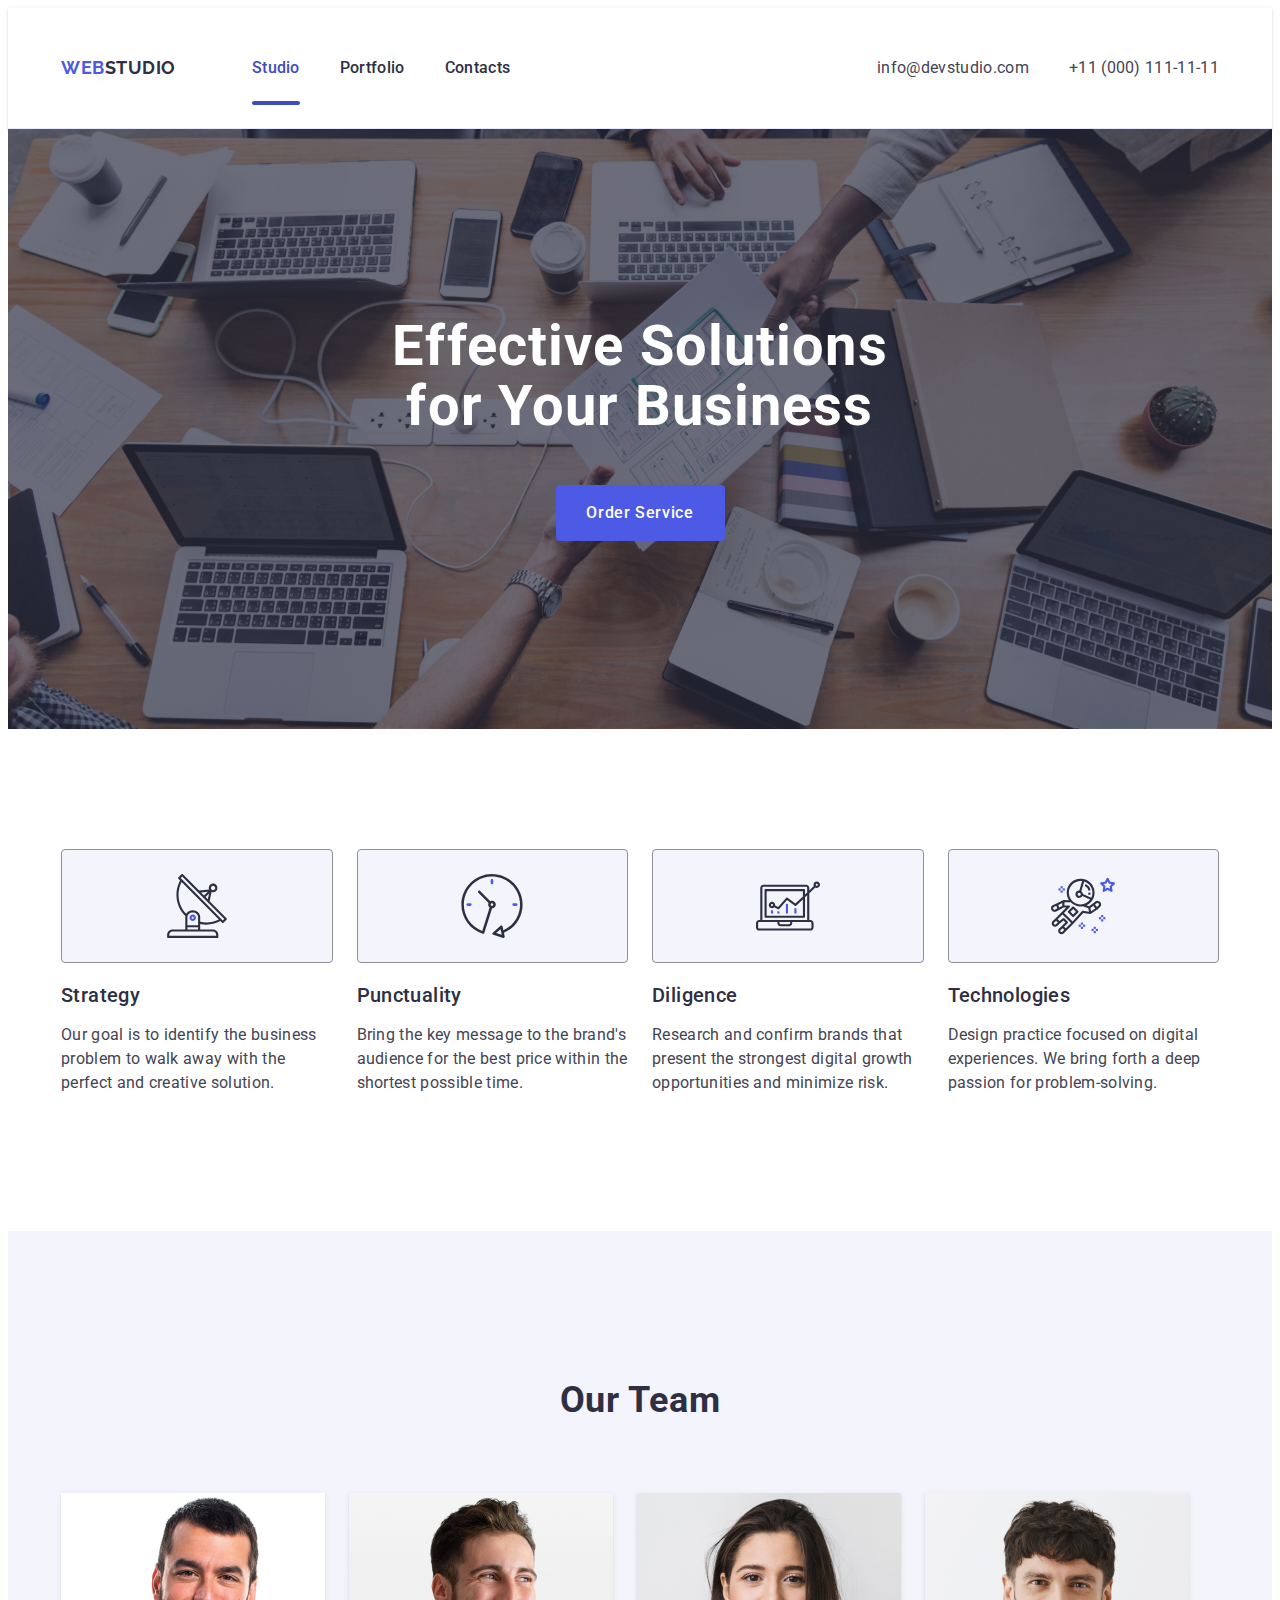
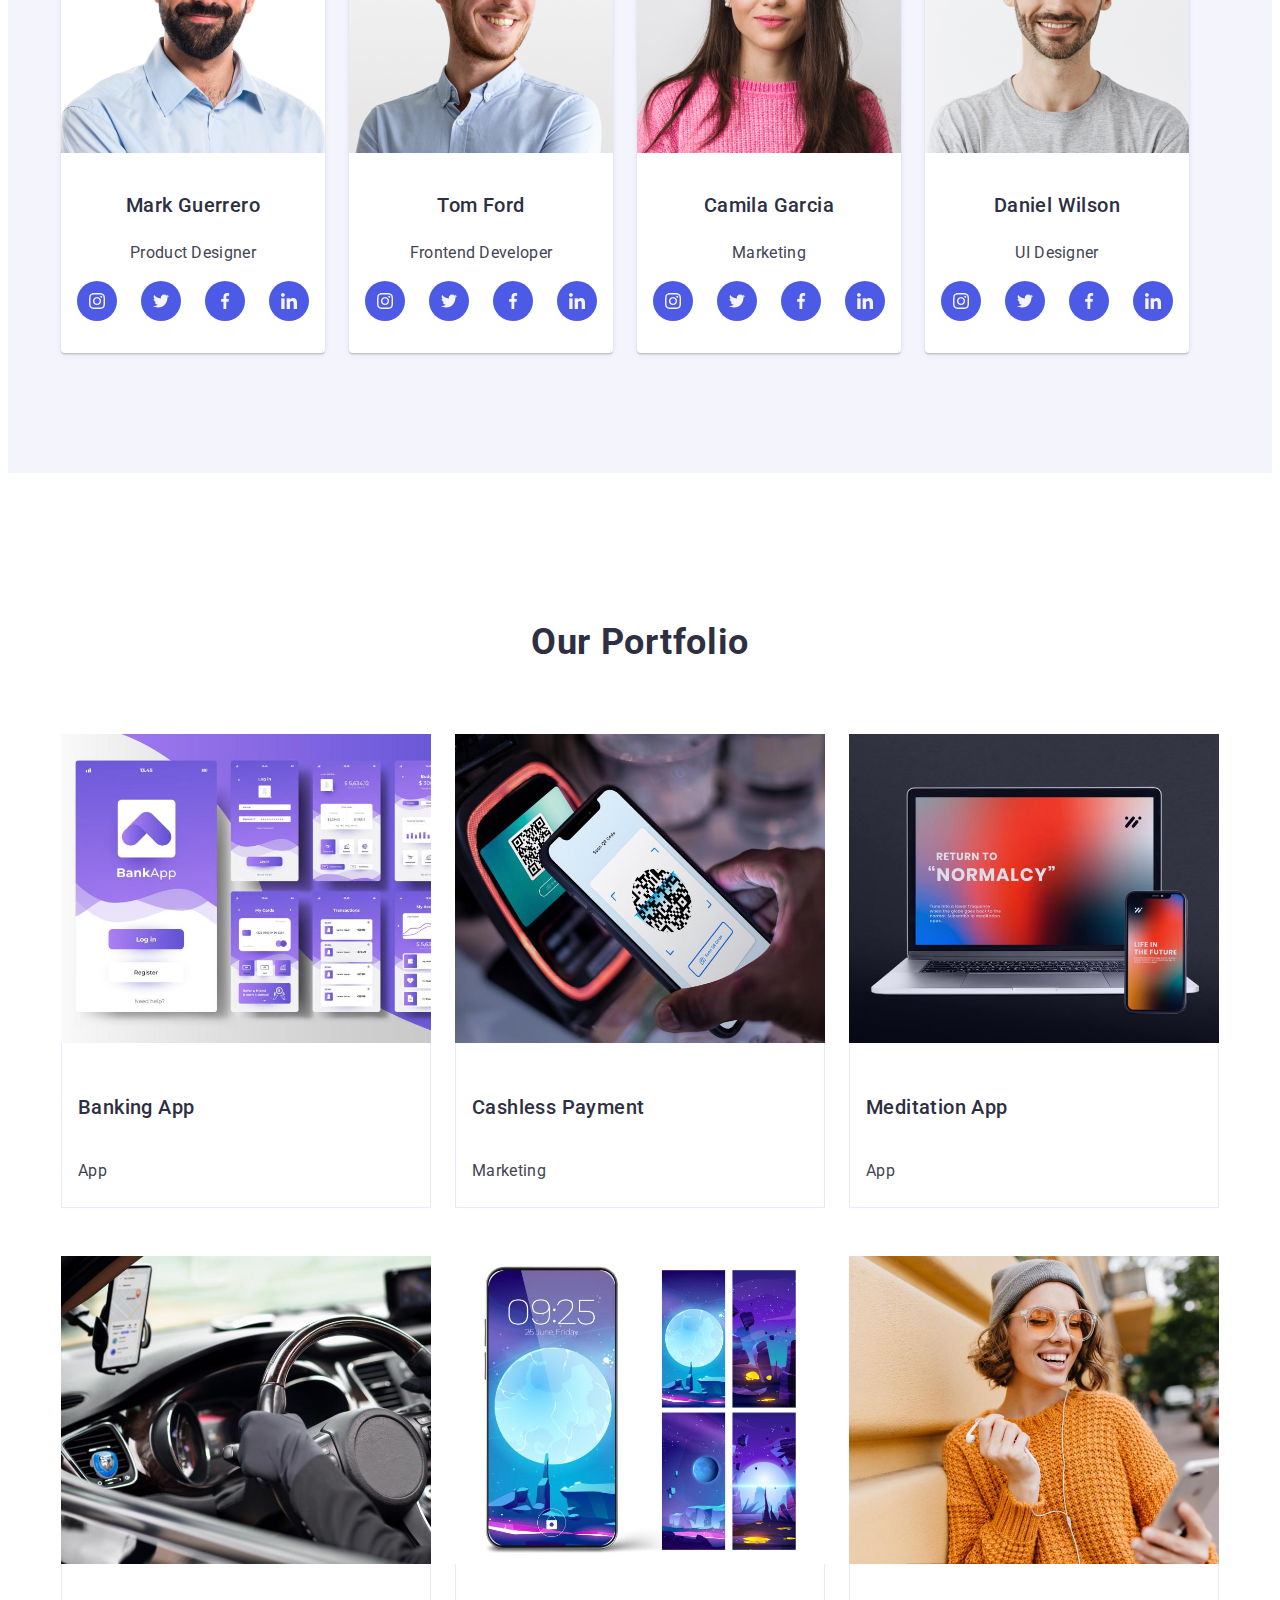
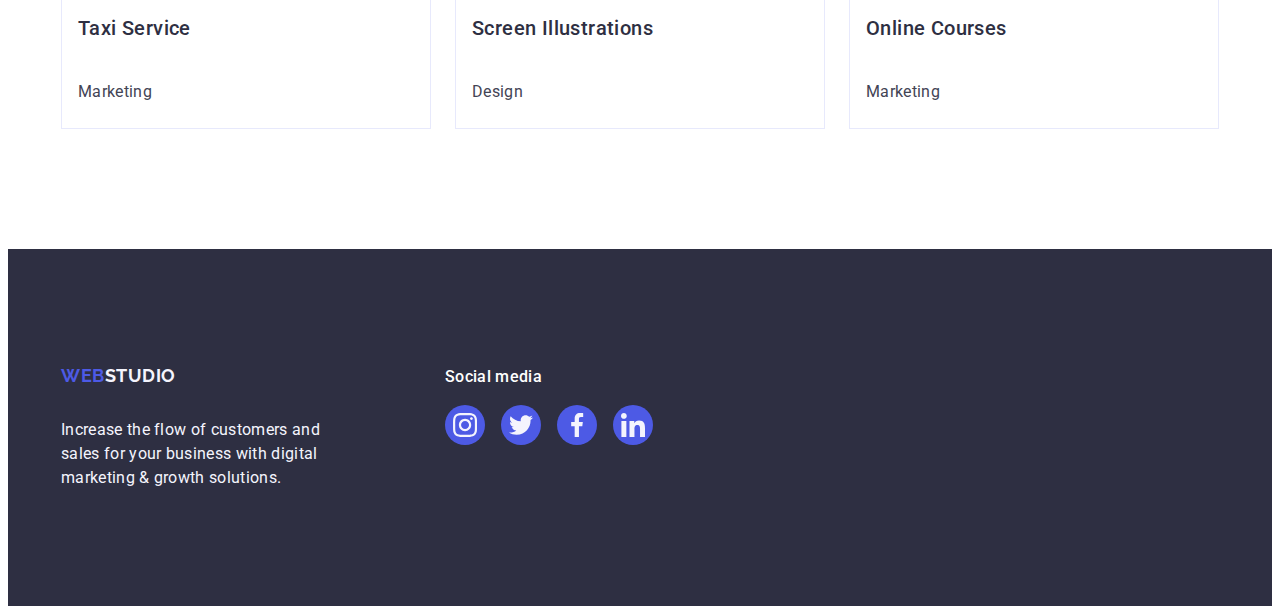
==== commit 6797bef6: "HW 4" ====
--- a/index.html
+++ b/index.html
@@ -215,9 +215,8 @@
     </main>
 
     <footer class="footer">
-     
-
-        <div class="footer-content">
+
+        <div class="container footer-content">
 
           <div class="content-footer">
             <a class="footer-logo" href="./index.html">Web<span class="footer-logo-studio">Studio</span></a>
@@ -259,7 +258,6 @@
           </div>
 
         </div> 
-      </div>
     </footer>
 </body>
 </html>--- a/css/styles.css
+++ b/css/styles.css
@@ -434,11 +434,11 @@
 
 .footer-content {
     display: flex;
+    align-items: baseline;
 }
 
 .container .footer {
     display: flex;
-    align-items: baseline;
 }
 
 .content-footer {
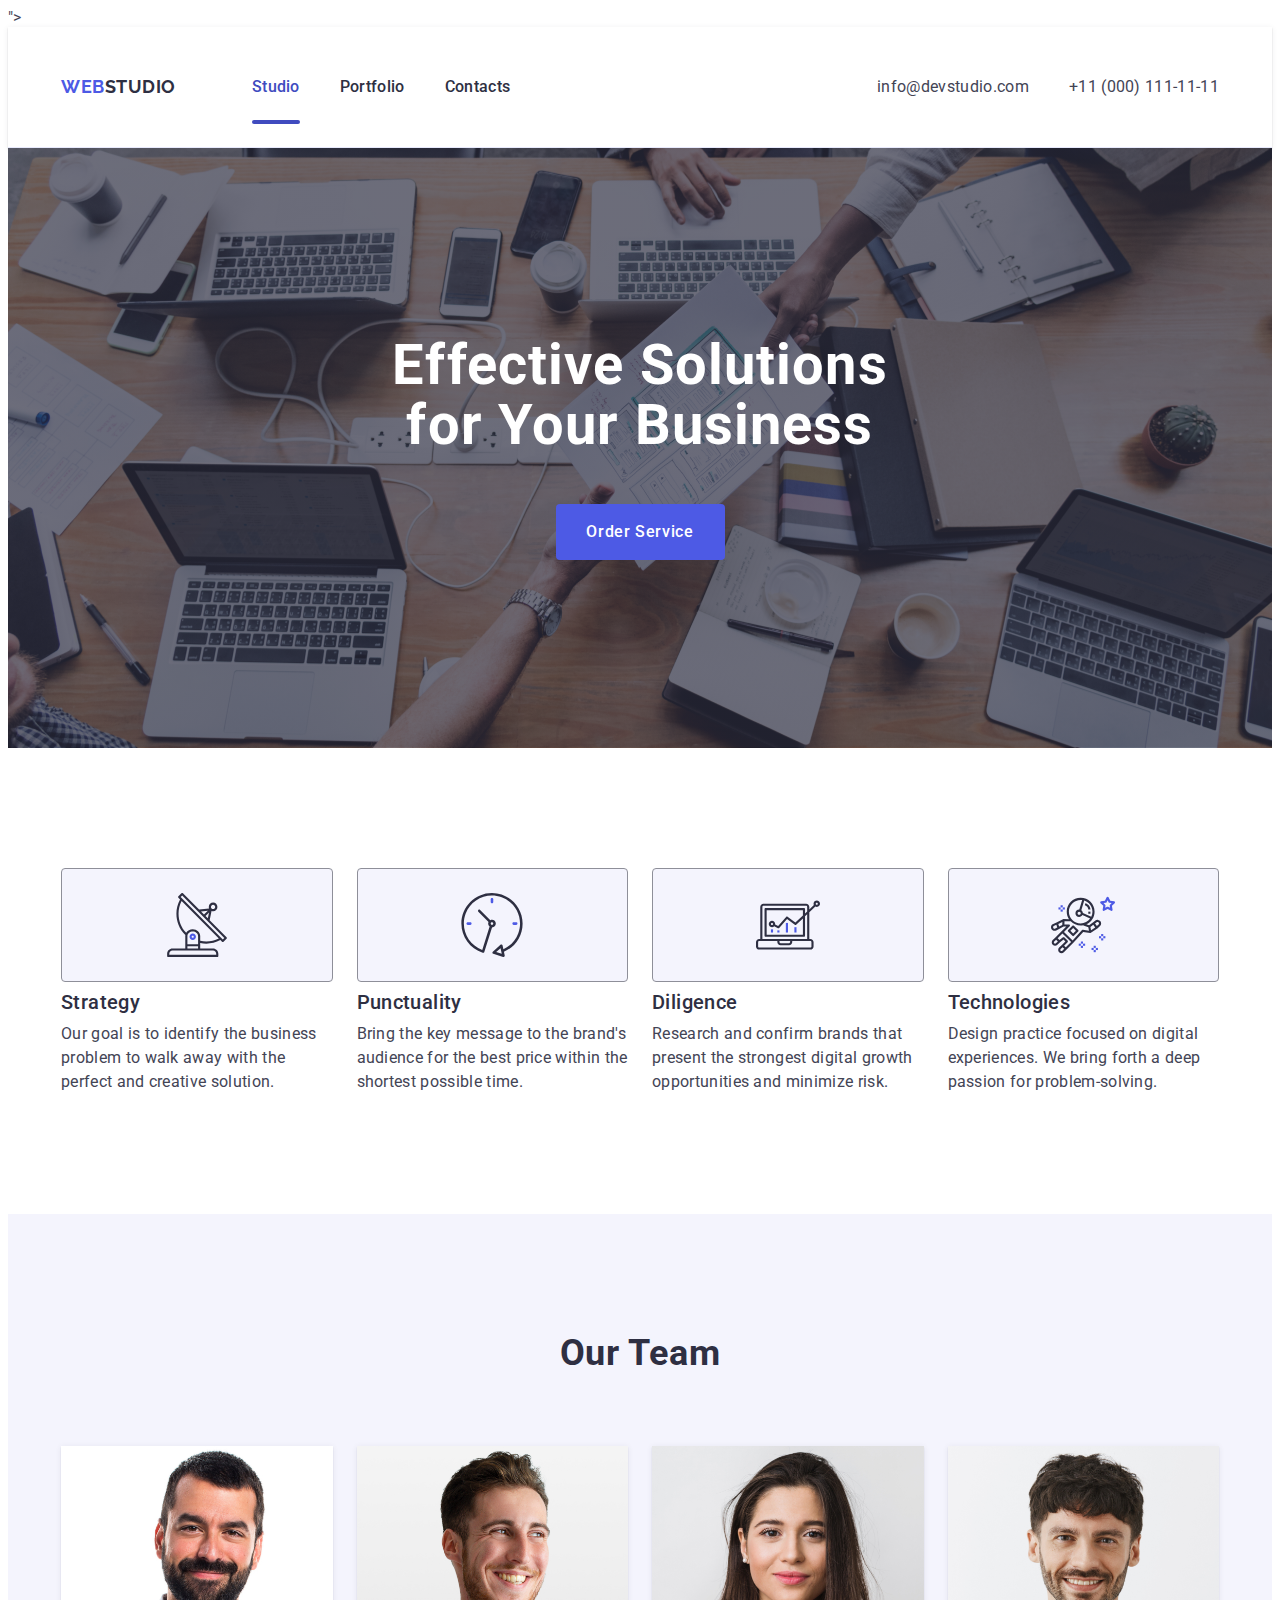
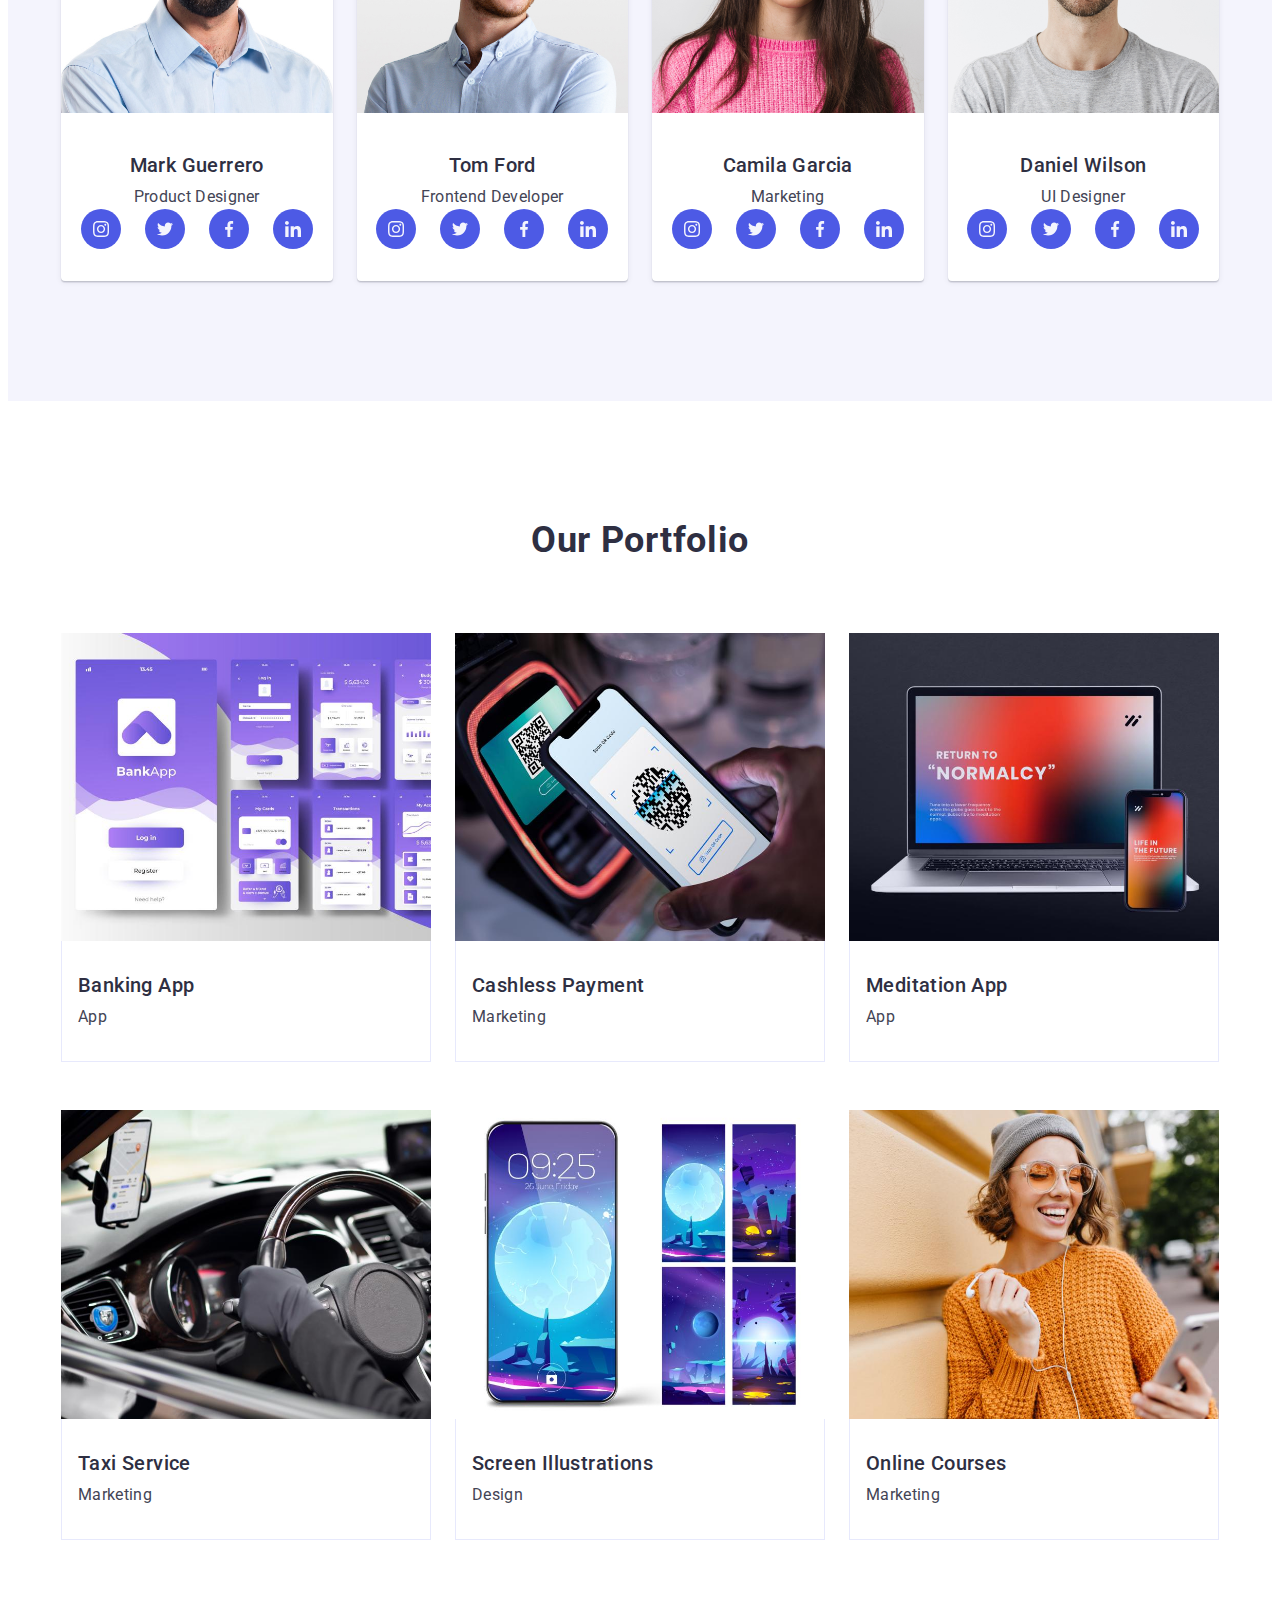
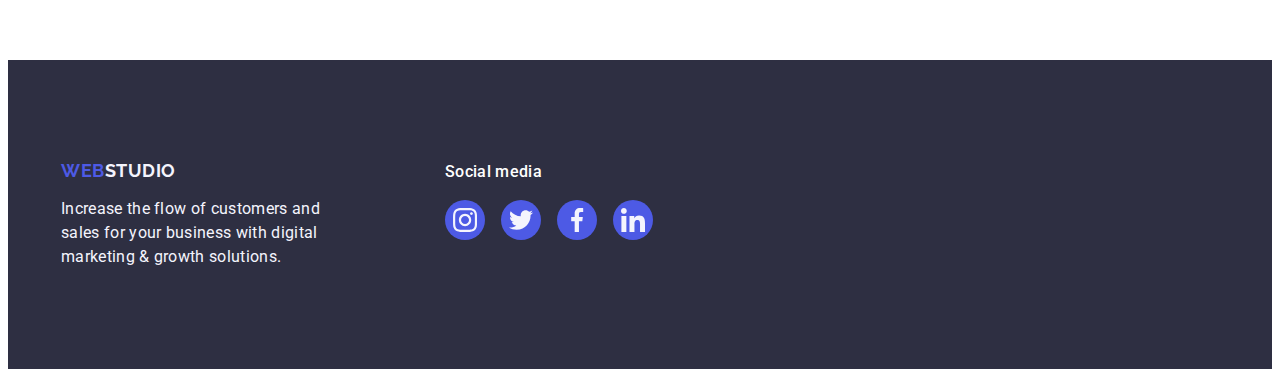
==== commit 3979bea9: "HW 4" ====
--- a/index.html
+++ b/index.html
@@ -4,7 +4,7 @@
     <meta charset="UTF-8">
     <meta name="viewport" content="width=device-width, initial-scale=1.0">
     <title>WebStudio</title>
-    <link rel="stylesheet" href="node_modules/modern-normalize/modern-normalize.css">
+    <link rel="stylesheet" href="<link rel="stylesheet" href="https://canjs.cloudflare.com/ajax/libs/modern-normalize/ 3.0.1/modern-normalize.min.css" integrity="sha512-q6WgHqiHIKyOqsIT/IgBgodhd03W4BEqKeW6nNtlOY4quzyG3VoQKFrieaCeSnuVseNKRGpGeDU3qPmabCANg==" crossorigin="anonymous" referrerpolicy="no-referrer" />">
     <link rel="preconnect" href="https://fonts.googleapis.com">
     <link rel="preconnect" href="https://fonts.gstatic.com" crossorigin>
     <link href="https://fonts.googleapis.com/css2?family=Raleway:ital,wght@0,100..900;1,100..900&display=swap" rel="stylesheet">
--- a/css/styles.css
+++ b/css/styles.css
@@ -16,6 +16,18 @@
 
 img {
     display: block;
+    width: 100%;
+    height: auto;
+}
+
+h1,
+h2,
+h3,
+h4,
+h5,
+h6,
+p {
+    margin: 0;
 }
 
 /* ----Logo---- */
@@ -135,7 +147,7 @@
     line-height: 1.5;
     letter-spacing: 0.02em;
     color: #434455;
-    color 250ms cubic-bezier(0.4, 0, 0.2, 1);
+    color: 250ms cubic-bezier(0.4, 0, 0.2, 1);
     transition: color 250ms cubic-bezier(0.4, 0, 0.2, 1);
 }
 
@@ -225,7 +237,6 @@
     width: calc((100% - 72px) / 4);
 }
 
-.icon {}
 
 .icon-strategy {
     display: flex;
@@ -373,15 +384,6 @@
     box-shadow: 0px 1px 6px rgba(46, 47, 66, 0.08), 0px 1px 1px rgba(46, 47, 66, 0.16), 0px 2px 1px rgba(46, 47, 66, 0.08);
 }
 
-.our-portfolio-li:hover .div-p {
-    transform: translateY(0%);
-}
-
-.our-portfolio-li img {
-    max-width: 100%;
-    height: auto;
-}
-
 .portfolio-img {
     position: relative;
     overflow: hidden;
@@ -402,6 +404,10 @@
     transition: transform 250ms cubic-bezier(0.4, 0, 0.2, 1);
 }
 
+.our-portfolio-li:hover .div-p {
+    transform: translateY(0%);
+}
+
 .div-title-portfolio {
     padding: 32px 16px;
     border: 1px solid #e7e9fc;
@@ -422,7 +428,6 @@
     line-height: 1.5;
     letter-spacing: 0.02em;
     color: #434455;
-    transform: translateY(100%);
 }
 
 /* ----Footer---- */
@@ -491,11 +496,11 @@
     display: flex;
     width: 100%;
     height: 100%;
-    background-color: var(--background-color, #4d5ae5);
+    background-color: var(--background-color);
     border-radius: 50%;
     align-items: center;
     justify-content: center;
-    transition: background-color 250ms cubic-bezier(0.4, 0, 0.2, 1)
+    transition: background-color 250ms cubic-bezier(0.4, 0, 0.2, 1);
 }
 
 .social-icon {
@@ -513,4 +518,5 @@
     --div-color: #f4f4fd;
     --text-color: #FFFFFF;
     --icon-color: #f4f4fd;
+    --background-color: #4d5ae5;
 }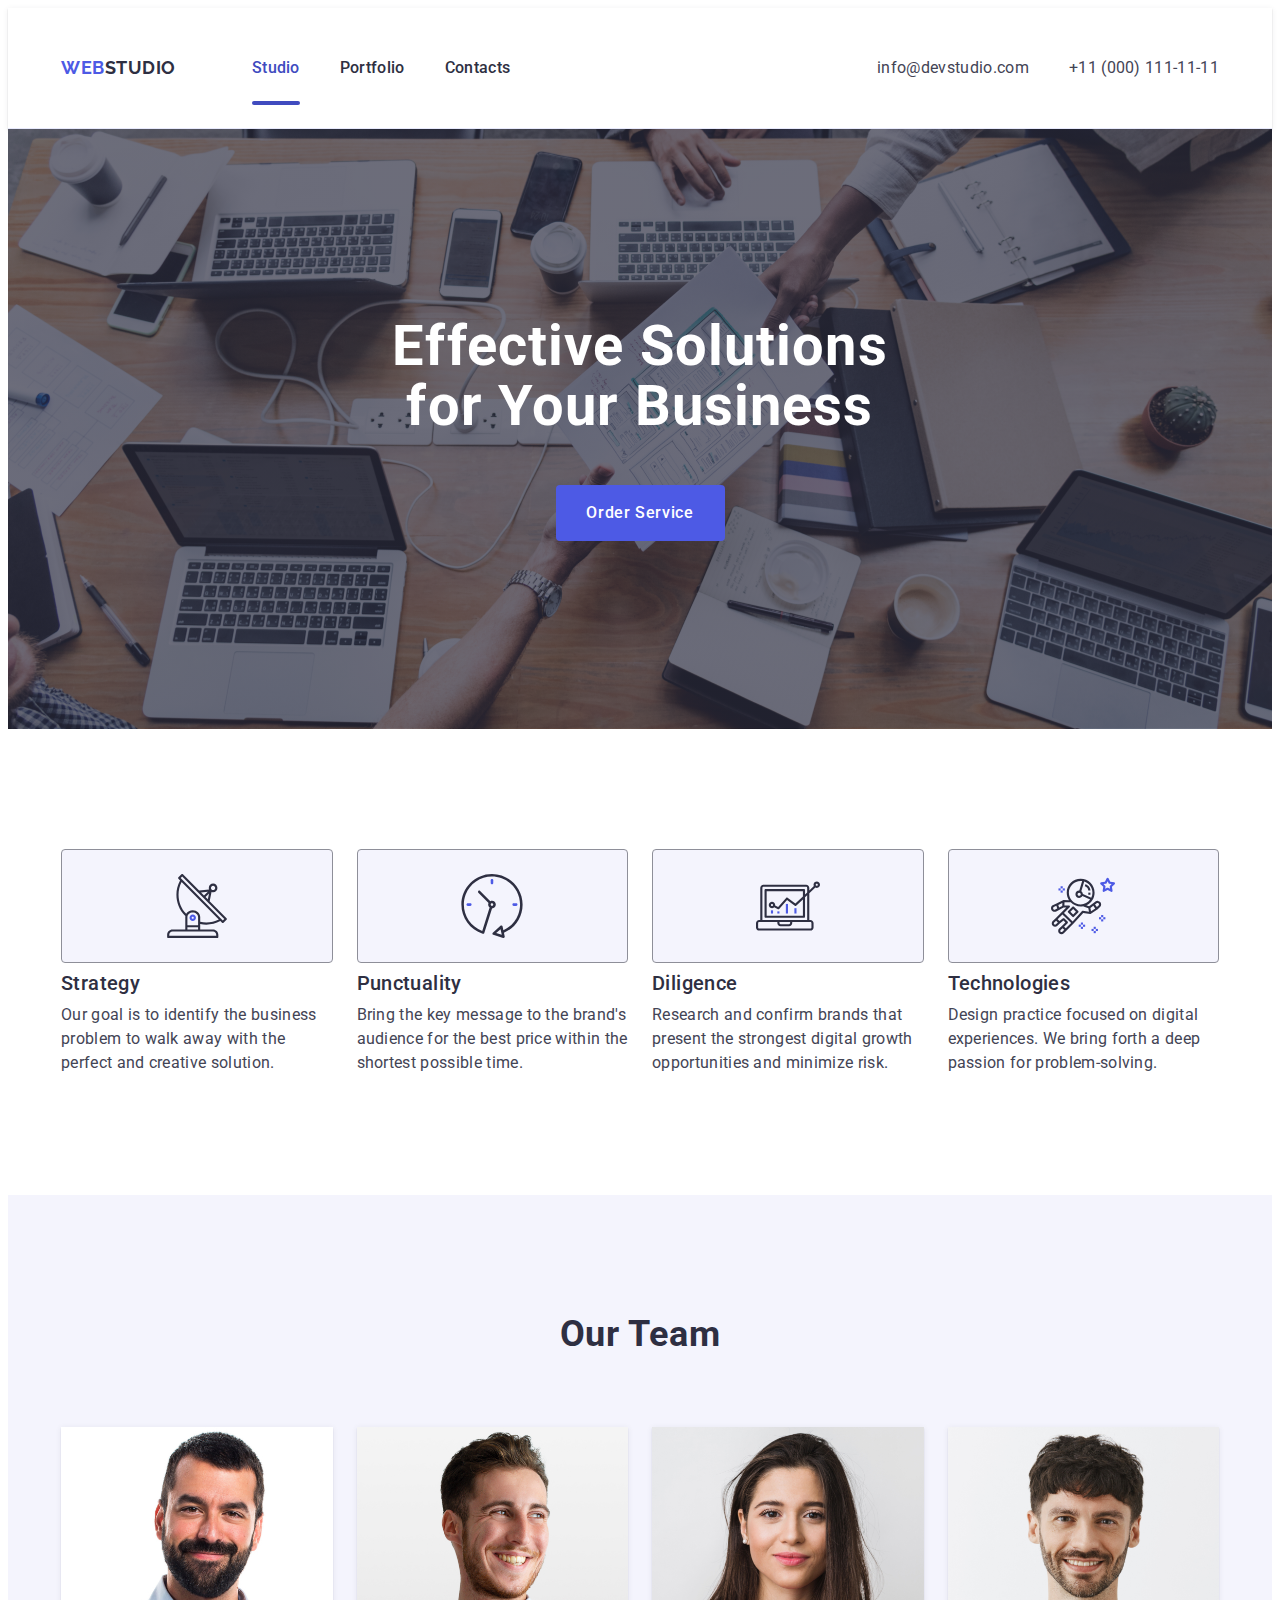
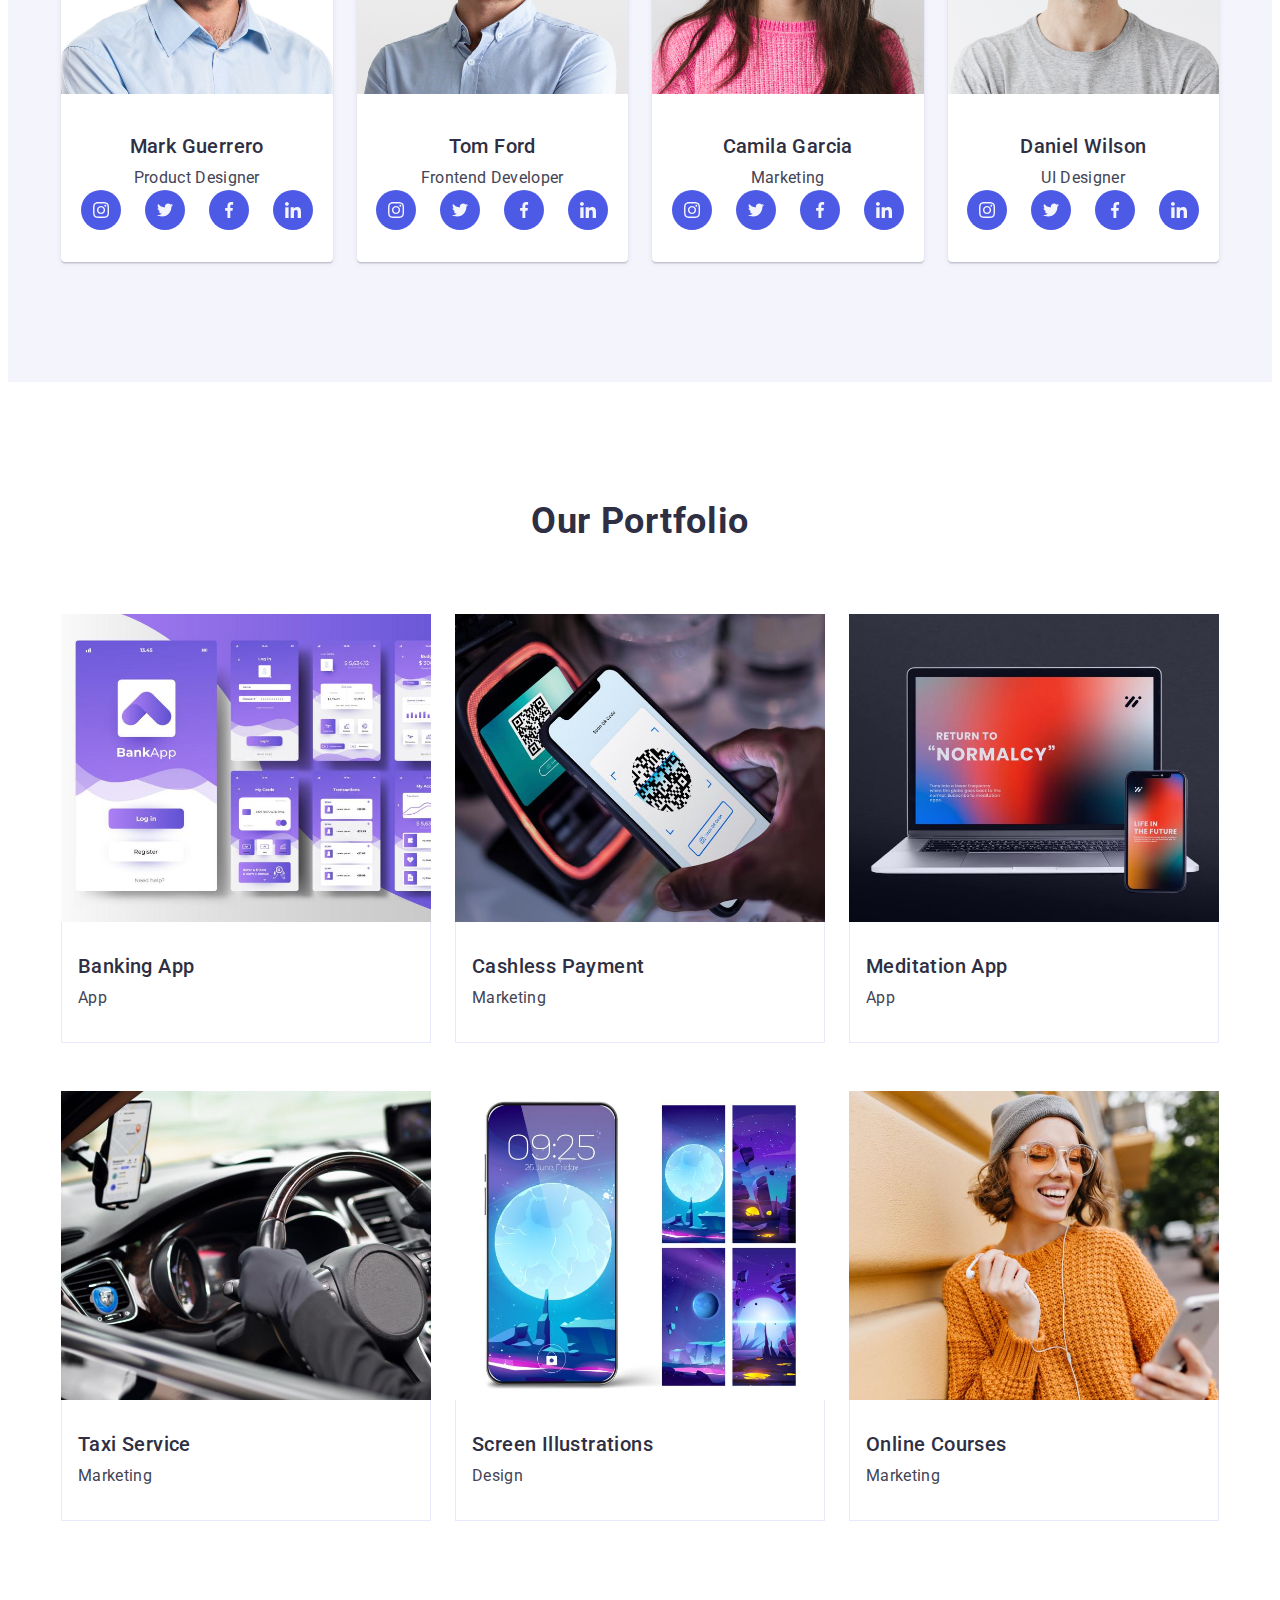
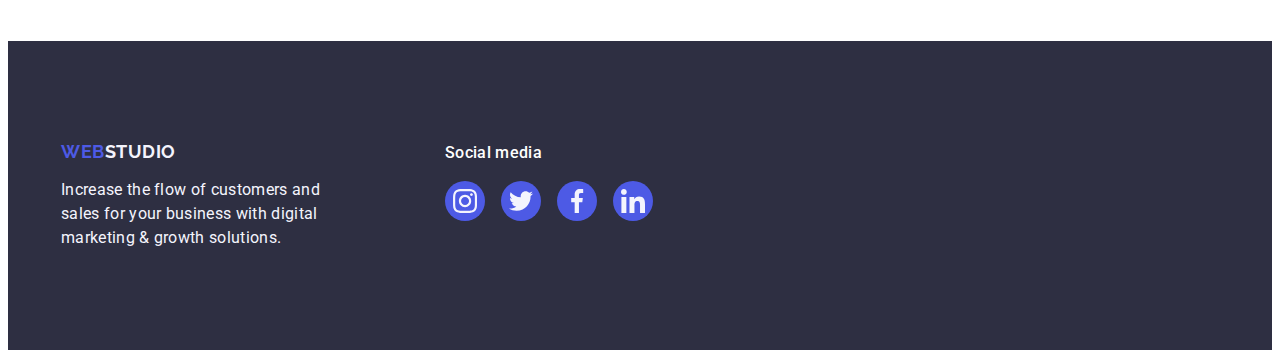
==== commit b01c81ed: "HW 4" ====
--- a/index.html
+++ b/index.html
@@ -4,7 +4,7 @@
     <meta charset="UTF-8">
     <meta name="viewport" content="width=device-width, initial-scale=1.0">
     <title>WebStudio</title>
-    <link rel="stylesheet" href="<link rel="stylesheet" href="https://canjs.cloudflare.com/ajax/libs/modern-normalize/ 3.0.1/modern-normalize.min.css" integrity="sha512-q6WgHqiHIKyOqsIT/IgBgodhd03W4BEqKeW6nNtlOY4quzyG3VoQKFrieaCeSnuVseNKRGpGeDU3qPmabCANg==" crossorigin="anonymous" referrerpolicy="no-referrer" />">
+    <link rel="stylesheet" href="https://cdnjs.cloudflare.com/ajax/libs/modern-normalize/3.0.1/modern-normalize.min.css" integrity="sha512-q6WgHqiHlKyOqslT/lgBgodhd03Wp4BEqKeW6nNtlOY4quzyG3VoQKFrieaCeSnuVseNKRGpGeDU3qPmabCANg==" crossorigin="anonymous" referrerpolicy="no-referrer">
     <link rel="preconnect" href="https://fonts.googleapis.com">
     <link rel="preconnect" href="https://fonts.gstatic.com" crossorigin>
     <link href="https://fonts.googleapis.com/css2?family=Raleway:ital,wght@0,100..900;1,100..900&display=swap" rel="stylesheet">
